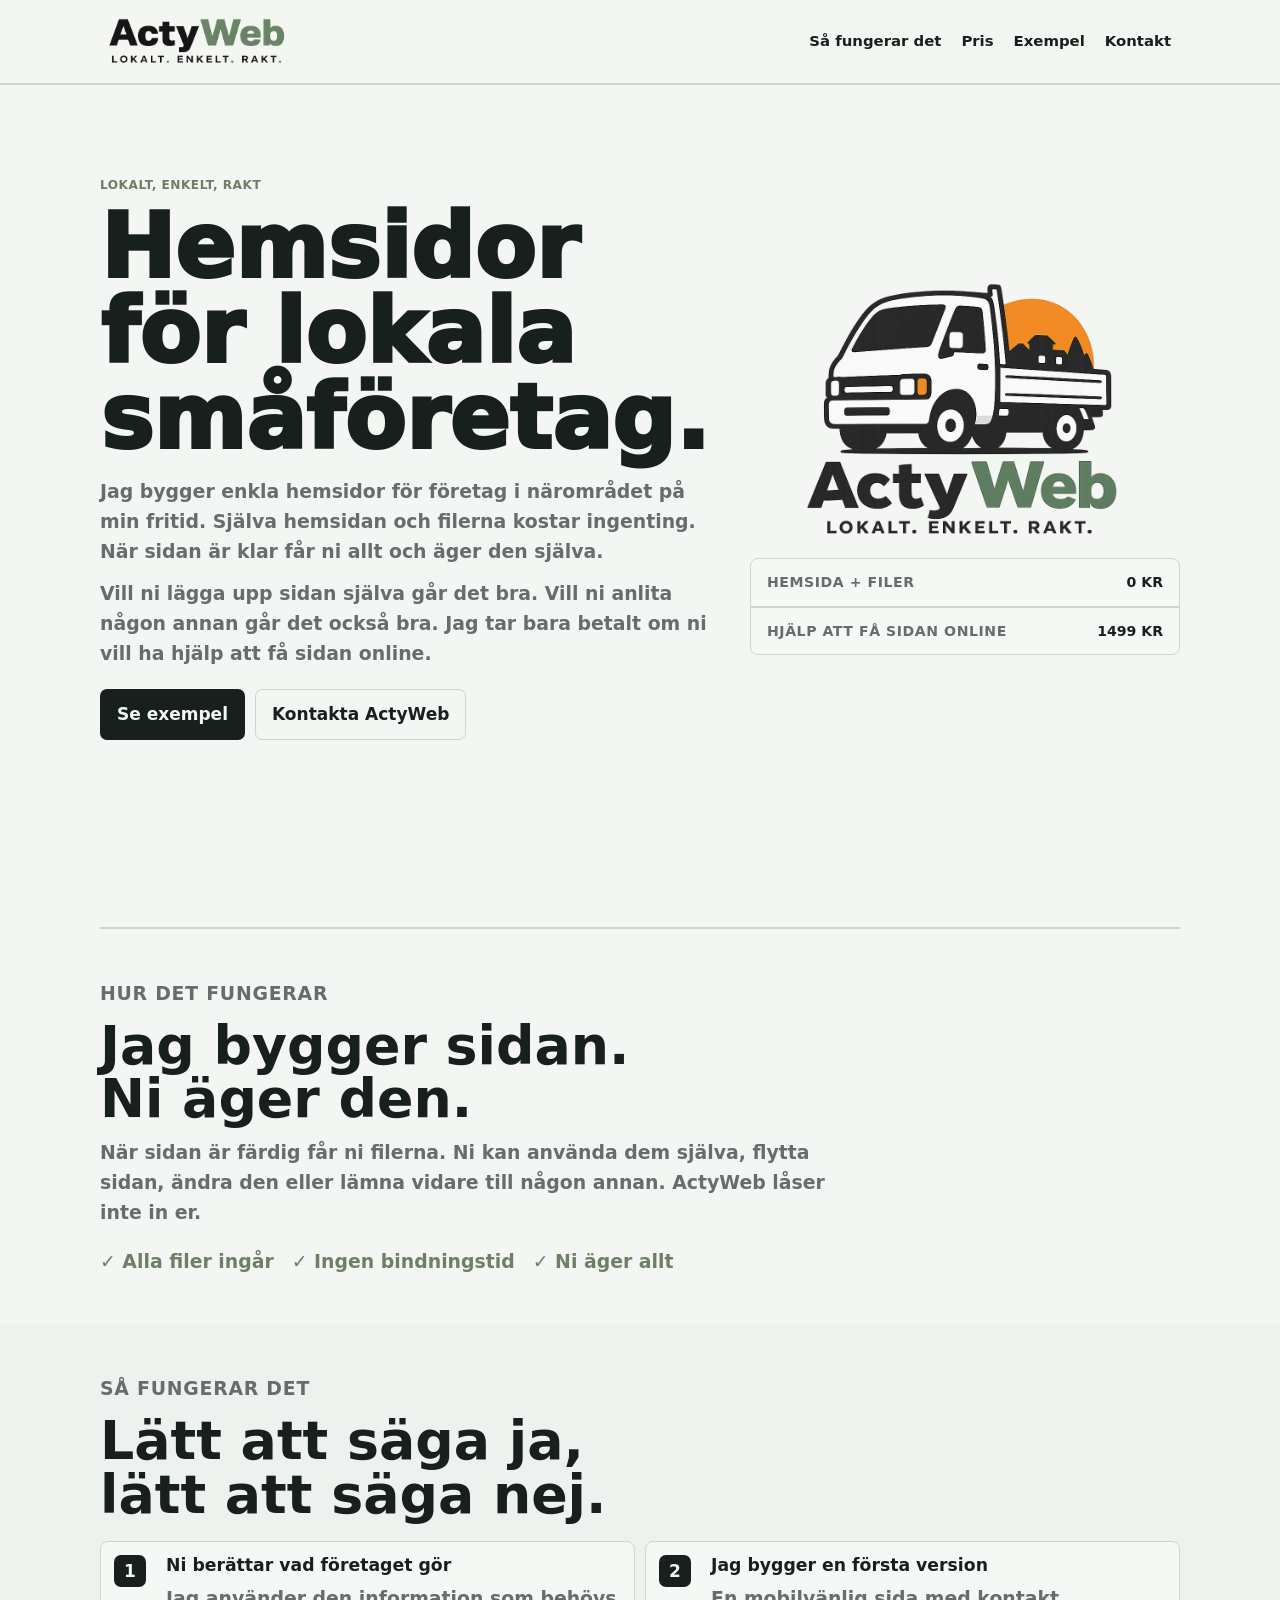
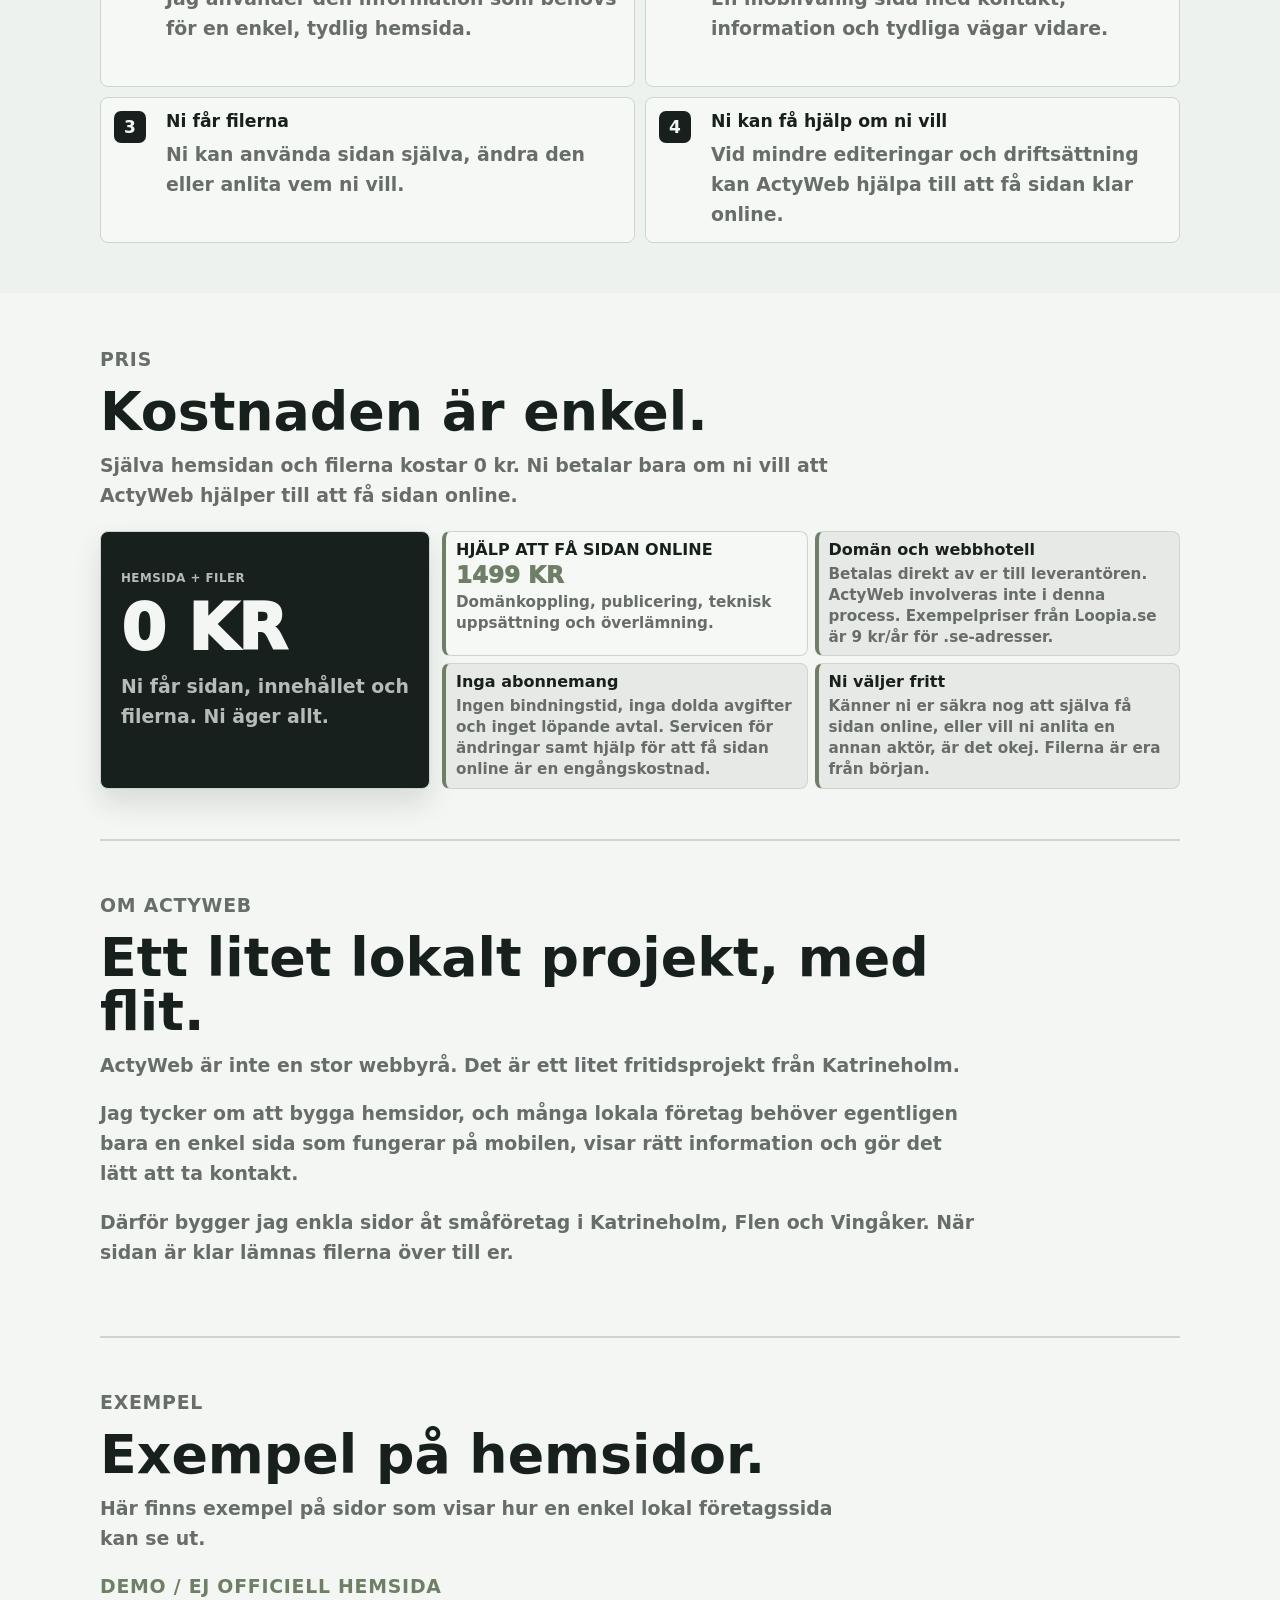
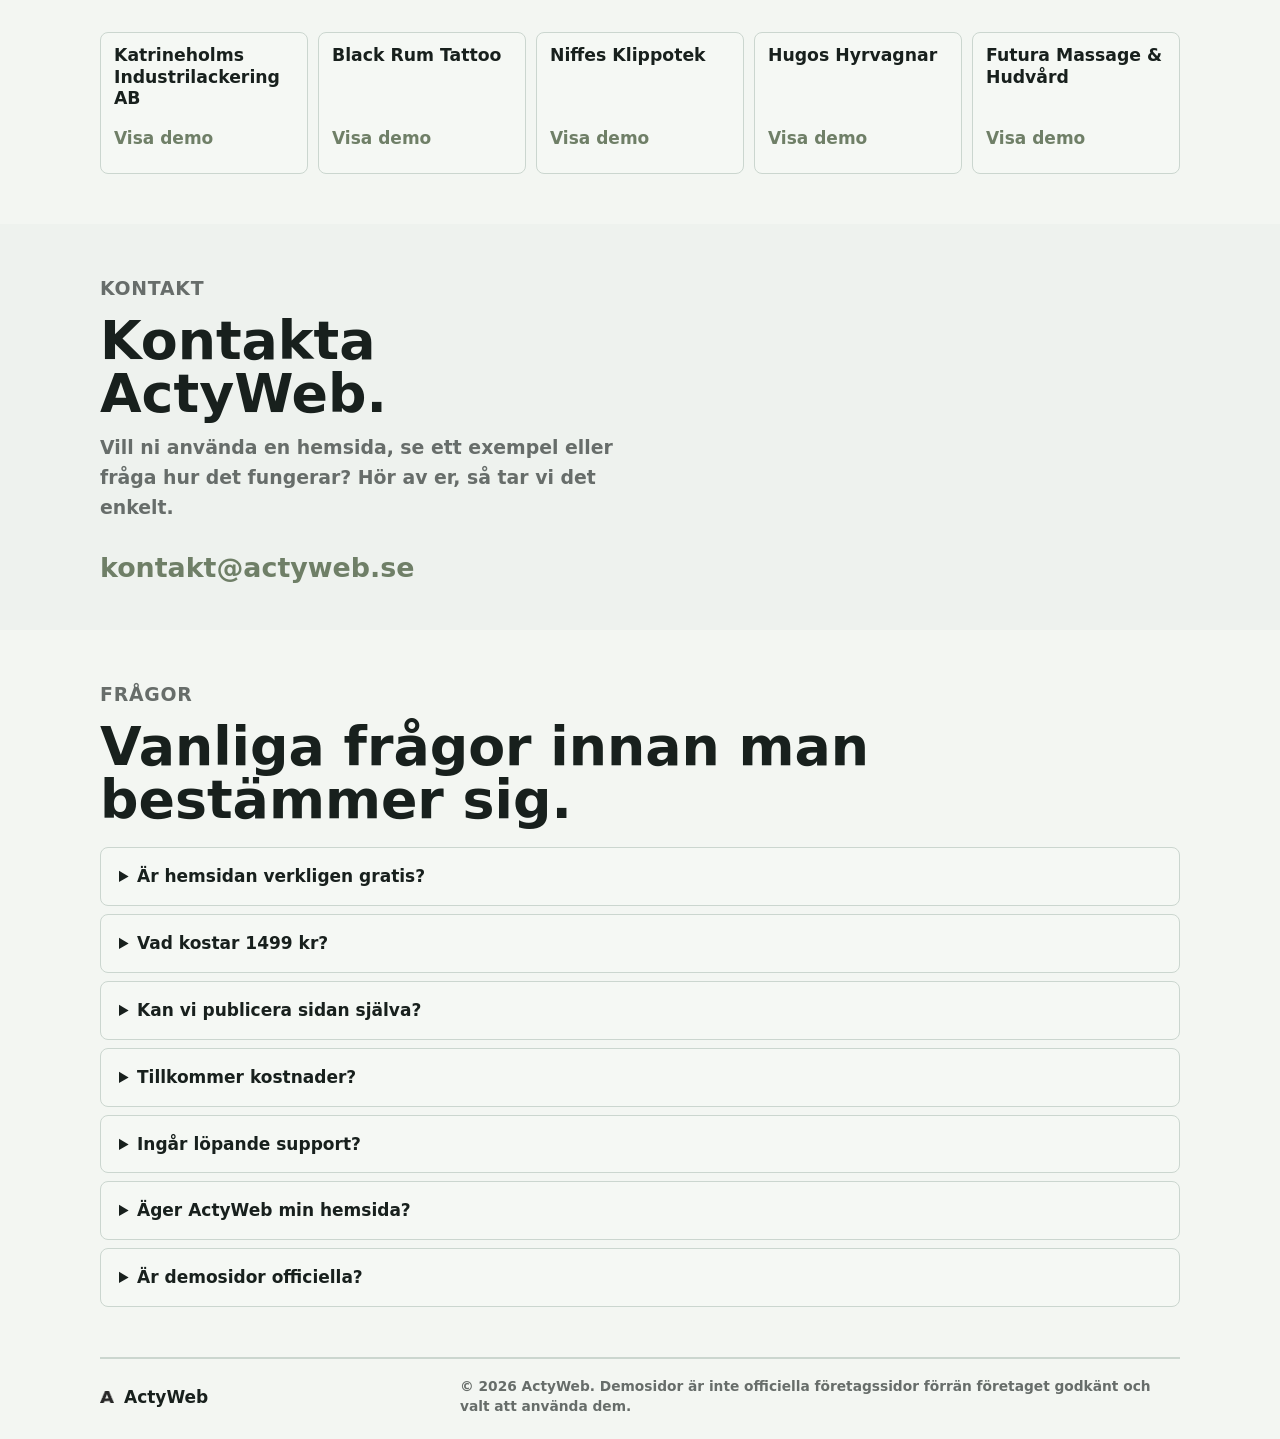
==== index.html @ 5dd01028 "v1.5" ====
<!DOCTYPE html>
<html lang="sv">
  <head>
    <meta charset="UTF-8" />
    <meta name="viewport" content="width=device-width, initial-scale=1.0" />
    <meta
      name="description"
      content="ActyWeb bygger enkla hemsidor åt lokala småföretag som ett hobbyprojekt. Hemsidan och filerna kostar 0 kr, och kunden äger allt."
    />
    <title>ActyWeb | Små hemsidor för små företag</title>
    <link rel="icon" href="assets/images/actyweb-logo-dark.png" type="image/png" />
    <link rel="stylesheet" href="style.css" />
  </head>
  <body>
    <header class="site-header">
      <a class="brand" href="#top" aria-label="ActyWeb startsida">
        <img src="assets/images/actyweb-wordmark-green-transparent.png" alt="ActyWeb" />
      </a>
      <button class="nav-toggle" type="button" aria-label="Öppna meny" aria-expanded="false">
        <span></span>
        <span></span>
      </button>
      <nav class="site-nav" aria-label="Huvudmeny">
        <a href="#sa-fungerar-det">Så fungerar det</a>
        <a href="#erbjudande">Pris</a>
        <a href="#exempel">Exempel</a>
        <a href="#kontakt">Kontakt</a>
      </nav>
    </header>

    <main id="top">
      <!-- Hero -->
      <section class="hero section-band">
        <div class="hero-copy">
          <p class="eyebrow">Lokalt, enkelt, rakt</p>
          <h1>Hemsidor för lokala småföretag.</h1>
          <p class="lead">
            Jag bygger enkla hemsidor för företag i närområdet på min fritid.
            Själva hemsidan och filerna kostar ingenting. När sidan är klar får ni
            allt och äger den själva.
          </p>
          <p class="lead">
            Vill ni lägga upp sidan själva går det bra. Vill ni anlita någon annan går
            det också bra. Jag tar bara betalt om ni vill ha hjälp att få sidan online.
          </p>
          <div class="hero-actions">
            <a class="button primary" href="#exempel">Se exempel</a>
            <a class="button secondary" href="#kontakt">Kontakta ActyWeb</a>
          </div>
        </div>
        <aside class="hero-side" aria-label="Kort om erbjudandet">
          <img class="hero-badge" src="assets/images/actyweb-truck-logo-dark-source.png" alt="" />
          <div class="hero-proof">
            <div>
              <span>HEMSIDA + FILER</span>
              <strong>0 KR</strong>
            </div>
            <div>
              <span>HJÄLP ATT FÅ SIDAN ONLINE</span>
              <strong>1499 KR</strong>
            </div>
          </div>
        </aside>
      </section>

      <!-- What ActyWeb does -->
      <section class="section intro-section" id="vad-actyweb-gor">
        <div class="section-heading">
          <p class="eyebrow">Hur det fungerar</p>
          <h2>Jag bygger sidan.<br />Ni äger den.</h2>
          <p>
            När sidan är färdig får ni filerna. Ni kan använda dem själva, flytta sidan,
            ändra den eller lämna vidare till någon annan. ActyWeb låser inte in er.
          </p>
        </div>
        <div class="ownership-list">
          <span>✓ Alla filer ingår</span>
          <span>✓ Ingen bindningstid</span>
          <span>✓ Ni äger allt</span>
        </div>
      </section>

      <!-- Process -->
      <section class="section process-section" id="sa-fungerar-det">
        <div class="section-heading narrow">
          <p class="eyebrow">Så fungerar det</p>
          <h2>Lätt att säga ja,<br />lätt att säga nej.</h2>
        </div>
        <ol class="steps">
          <li>
            <span>1</span>
            <div>
              <h3>Ni berättar vad företaget gör</h3>
              <p>Jag använder den information som behövs för en enkel, tydlig hemsida.</p>
            </div>
          </li>
          <li>
            <span>2</span>
            <div>
              <h3>Jag bygger en första version</h3>
              <p>En mobilvänlig sida med kontakt, information och tydliga vägar vidare.</p>
            </div>
          </li>
          <li>
            <span>3</span>
            <div>
              <h3>Ni får filerna</h3>
              <p>Ni kan använda sidan själva, ändra den eller anlita vem ni vill.</p>
            </div>
          </li>
          <li>
            <span>4</span>
            <div>
              <h3>Ni kan få hjälp om ni vill</h3>
              <p>Vid mindre editeringar och driftsättning kan ActyWeb hjälpa till att få sidan klar online.</p>
            </div>
          </li>
        </ol>
      </section>

      <!-- Offer -->
      <section class="section offer-section" id="erbjudande">
        <div class="section-heading">
          <p class="eyebrow">Pris</p>
          <h2>Kostnaden är enkel.</h2>
          <p>
            Själva hemsidan och filerna kostar 0 kr. Ni betalar bara om ni vill att
            ActyWeb hjälper till att få sidan online.
          </p>
        </div>
        <div class="offer-layout">
          <div class="price-box free-box">
            <span class="price-label">HEMSIDA + FILER</span>
            <strong>0 KR</strong>
            <p>
              Ni får sidan, innehållet och filerna. Ni äger allt.
            </p>
          </div>
          <div class="offer-list">
            <div class="setup-price">
              <h3>HJÄLP ATT FÅ SIDAN ONLINE</h3>
              <strong>1499 KR</strong>
              <p>Domänkoppling, publicering, teknisk uppsättning och överlämning.</p>
            </div>
            <div>
              <h3>Domän och webbhotell</h3>
              <p>Betalas direkt av er till leverantören. ActyWeb involveras inte i denna process. Exempelpriser från Loopia.se är 9 kr/år för .se-adresser.</p>
            </div>
            <div>
              <h3>Inga abonnemang</h3>
              <p>Ingen bindningstid, inga dolda avgifter och inget löpande avtal. Servicen för ändringar samt hjälp för att få sidan online är en engångskostnad.</p>
            </div>
            <div>
              <h3>Ni väljer fritt</h3>
              <p>Känner ni er säkra nog att själva få sidan online, eller vill ni anlita en annan aktör, är det okej. Filerna är era från början.</p>
            </div>
          </div>
        </div>
      </section>

      <!-- Local -->
      <section class="section local-section" id="lokalt">
        <div class="local-copy">
          <p class="eyebrow">Om ActyWeb</p>
          <h2>Ett litet lokalt projekt, med flit.</h2>
          <p>
            ActyWeb är inte en stor webbyrå. Det är ett litet fritidsprojekt från
            Katrineholm.
          </p>
          <p>
            Jag tycker om att bygga hemsidor, och många lokala företag behöver egentligen
            bara en enkel sida som fungerar på mobilen, visar rätt information och gör
            det lätt att ta kontakt.
          </p>
          <p>
            Därför bygger jag enkla sidor åt småföretag i Katrineholm, Flen och Vingåker.
            När sidan är klar lämnas filerna över till er.
          </p>
        </div>
      </section>

      <!-- Demos -->
      <section class="section demo-section" id="exempel">
        <div class="section-heading">
          <p class="eyebrow">Exempel</p>
          <h2>Exempel på hemsidor.</h2>
          <p>
            Här finns exempel på sidor som visar hur en enkel lokal företagssida kan se ut.
          </p>
          <p class="demo-label">Demo / Ej officiell hemsida</p>
        </div>
        <div class="demo-grid">
          <article class="demo-card">
            <h3>Katrineholms Industrilackering AB</h3>
            <a class="text-button" href="demos/kilab/">Visa demo</a>
          </article>
          <article class="demo-card">
            <h3>Black Rum Tattoo</h3>
            <a class="text-button" href="demos/blackrum/">Visa demo</a>
          </article>
          <article class="demo-card">
            <h3>Niffes Klippotek</h3>
            <a class="text-button" href="demos/niffes/">Visa demo</a>
          </article>
          <article class="demo-card">
            <h3>Hugos Hyrvagnar</h3>
            <a class="text-button" href="demos/hugos/">Visa demo</a>
          </article>
          <article class="demo-card">
            <h3>Futura Massage &amp; Hudvård</h3>
            <a class="text-button" href="demos/futura/">Visa demo</a>
          </article>
        </div>
      </section>

      <!-- Contact -->
      <section class="section contact-section" id="kontakt">
        <div class="contact-card">
          <div>
            <p class="eyebrow">Kontakt</p>
            <h2>Kontakta ActyWeb.</h2>
            <p>
              Vill ni använda en hemsida, se ett exempel eller fråga hur det fungerar?
              Hör av er, så tar vi det enkelt.
            </p>
            <address>
              <a href="mailto:kontakt@actyweb.se">kontakt@actyweb.se</a>
            </address>
          </div>
        </div>
      </section>

      <!-- FAQ -->
      <section class="section faq-section" id="fragor">
        <div class="section-heading narrow">
          <p class="eyebrow">Frågor</p>
          <h2>Vanliga frågor innan man bestämmer sig.</h2>
        </div>
        <div class="faq-list">
          <details>
            <summary>Är hemsidan verkligen gratis?</summary>
            <p>Ja. Själva hemsidan och filerna kostar ingenting. När sidan är klar får ni filerna och kan använda dem själva.</p>
          </details>
          <details>
            <summary>Vad kostar 1499 kr?</summary>
            <p>1499 kr gäller bara om ni vill ha hjälp att få sidan online. Då hjälper ActyWeb till med domänkoppling, publicering, teknisk uppsättning och överlämning.</p>
          </details>
          <details>
            <summary>Kan vi publicera sidan själva?</summary>
            <p>Ja. Ni får filerna och kan lägga upp sidan själva, anlita någon annan eller be ActyWeb hjälpa till.</p>
          </details>
          <details>
            <summary>Tillkommer kostnader?</summary>
            <p>Domän och webbhotell betalas direkt av er till leverantören. ActyWeb lägger inte på något abonnemang eller dolda avgifter.</p>
          </details>
          <details>
            <summary>Ingår löpande support?</summary>
            <p>Nej, inte som abonnemang. ActyWeb är tänkt som enkel hjälp att få fram en fungerande sida och lämna över den.</p>
          </details>
          <details>
            <summary>Äger ActyWeb min hemsida?</summary>
            <p>Nej. Ni får filerna och äger sidan själva.</p>
          </details>
          <details>
            <summary>Är demosidor officiella?</summary>
            <p>Nej. Demosidor är exempel och är inte officiella företagssidor om inte företaget själv har godkänt och valt att använda dem.</p>
          </details>
        </div>
      </section>
    </main>

    <footer class="site-footer">
      <div>
        <img src="assets/images/actyweb-logo-dark.png" alt="" />
        <strong>ActyWeb</strong>
      </div>
      <p>
        © <span id="year"></span> ActyWeb. Demosidor är inte officiella företagssidor
        förrän företaget godkänt och valt att använda dem.
      </p>
    </footer>

    <script src="script.js"></script>
  </body>
</html>
---- style.css ----
:root {
  --bg: #f3f6f2;
  --ink: #18201d;
  --line: #cbd6cf;
  --accent: #6f7f67;
  --paper: color-mix(in srgb, var(--bg) 82%, white);
  --paper-strong: color-mix(in srgb, var(--bg) 94%, var(--ink));
  --muted: color-mix(in srgb, var(--ink) 64%, var(--bg));
  --shadow: 0 14px 28px color-mix(in srgb, var(--ink) 12%, transparent);
  --rule: 2px solid var(--line);
  --radius: 8px;
  --max: 1080px;
}

* {
  box-sizing: border-box;
}

html {
  scroll-behavior: smooth;
  scroll-padding-top: 25px;
}

body {
  margin: 0;
  background: var(--bg);
  color: var(--ink);
  font-family: Inter, ui-sans-serif, system-ui, -apple-system, BlinkMacSystemFont, "Segoe UI", Arial, sans-serif;
  line-height: 1.58;
  font-size: 17px;
}

img {
  display: block;
  max-width: 100%;
}

a {
  color: inherit;
}

.site-header {
  position: sticky;
  top: 0;
  z-index: 10;
  display: flex;
  align-items: center;
  justify-content: space-between;
  gap: 18px;
  width: 100%;
  margin: 0;
  padding: 11px max(18px, calc((100% - var(--max)) / 2));
  border-bottom: var(--rule);
  background: color-mix(in srgb, var(--bg) 92%, transparent);
  backdrop-filter: blur(16px);
}

.brand,
.site-nav,
.hero-actions,
.site-footer div {
  display: flex;
  align-items: center;
}

.brand {
  width: 190px;
  text-decoration: none;
}

.brand img {
  width: 100%;
  height: auto;
  object-fit: contain;
}

.site-nav {
  gap: 2px;
}

.site-nav a {
  padding: 6px 9px;
  border-radius: 6px;
  color: var(--ink);
  font-size: 0.93rem;
  font-weight: 650;
  text-decoration: none;
}

.site-nav a:hover {
  background: color-mix(in srgb, var(--accent) 14%, transparent);
  color: var(--ink);
}

.nav-toggle {
  display: none;
  width: 38px;
  height: 36px;
  padding: 0;
  border: 1px solid var(--line);
  border-radius: 7px;
  background: transparent;
}

.nav-toggle span {
  display: block;
  width: 18px;
  height: 2px;
  margin: 5px auto;
  background: var(--ink);
}

.section,
.section-band {
  width: min(var(--max), calc(100% - 28px));
  margin: 0 auto;
  scroll-margin-top: 25px;
}

.hero {
  display: grid;
  grid-template-columns: minmax(0, 1fr) 430px;
  gap: 36px;
  align-items: center;
  min-height: calc(100vh - 58px);
  padding: 18px 0 66px;
}

.hero-copy {
  max-width: 720px;
  transform: translateY(-24px);
}

.eyebrow {
  margin: 0 0 10px;
  color: var(--accent);
  font-size: 0.76rem;
  font-weight: 900;
  letter-spacing: 0.04em;
  text-transform: uppercase;
}

h1,
h2,
h3,
p {
  margin-top: 0;
}

h1,
h2 {
  letter-spacing: 0;
}

h1 {
  max-width: 820px;
  margin-bottom: 16px;
  font-size: clamp(3rem, 7vw, 5.55rem);
  font-weight: 920;
  line-height: 0.96;
}

h2 {
  margin-bottom: 12px;
  font-size: clamp(2rem, 4.2vw, 3.45rem);
  font-weight: 900;
  line-height: 1;
}

h3 {
  margin-bottom: 7px;
  font-size: 1.08rem;
  font-weight: 850;
  line-height: 1.25;
}

.lead {
  max-width: 660px;
  color: var(--muted);
  font-size: clamp(1.05rem, 1.5vw, 1.18rem);
  font-weight: 620;
  line-height: 1.58;
}

.lead + .lead {
  margin-top: -6px;
}

.hero-actions {
  flex-wrap: wrap;
  gap: 10px;
  margin-top: 20px;
}

.button,
.text-button {
  min-height: 44px;
  border-radius: 7px;
  font-weight: 850;
  text-decoration: none;
}

.button {
  display: inline-flex;
  align-items: center;
  justify-content: center;
  padding: 11px 16px;
  border: 1px solid transparent;
}

.button.primary {
  background: var(--ink);
  color: var(--bg);
}

.button.primary:hover {
  background: var(--accent);
}

.button.secondary {
  border-color: var(--line);
  background: transparent;
}

.button.secondary:hover {
  border-color: var(--accent);
  color: var(--ink);
}

.hero-side {
  align-self: center;
  display: grid;
  justify-items: center;
  gap: 0;
  transform: translateY(-24px);
}

.hero-badge {
  width: min(92%, 340px);
  height: auto;
  border-radius: var(--radius);
  object-fit: contain;
}

.hero-proof {
  width: 100%;
  overflow: hidden;
  border: 1px solid var(--line);
  border-radius: var(--radius);
  background: var(--paper);
}

.hero-proof div {
  display: flex;
  align-items: center;
  justify-content: space-between;
  gap: 18px;
  padding: 15px 16px;
  border-bottom: var(--rule);
}

.hero-proof div:last-child {
  border-bottom: 0;
}

.hero-proof span,
.hero-proof strong {
  font-size: 0.88rem;
  font-weight: 900;
  line-height: 1.2;
}

.hero-proof strong {
  white-space: nowrap;
}

.hero-proof span {
  color: var(--muted);
  letter-spacing: 0.04em;
}

.section {
  padding: 50px 0;
}

.section-heading {
  max-width: 760px;
  margin-bottom: 20px;
}

.section-heading.narrow {
  max-width: var(--max);
}

.section-heading p,
.feature-card p,
.demo-card p,
.price-box p,
.offer-list p,
.local-copy p,
.contact-card p,
.faq-list p,
.site-footer p {
  color: var(--muted);
  font-size: clamp(1.05rem, 1.5vw, 1.18rem);
  font-weight: 620;
  line-height: 1.58;
}

.intro-section {
  border-top: var(--rule);
}

.feature-grid {
  display: grid;
  grid-template-columns: repeat(3, minmax(0, 1fr));
  gap: 12px;
}

.ownership-list {
  display: flex;
  flex-wrap: wrap;
  gap: 18px;
}

.ownership-list span {
  display: inline-block;
  padding: 0;
  border: 0;
  border-radius: 0;
  background: transparent;
  color: var(--accent);
  font-size: clamp(1.05rem, 1.5vw, 1.18rem);
  font-weight: 800;
  line-height: 1.4;
}

.feature-card,
.demo-card,
.price-box,
.contact-card,
.local-note,
.faq-list details {
  border: 1px solid var(--line);
  border-radius: var(--radius);
  background: var(--paper);
}

.feature-card,
.demo-card {
  padding: 15px 16px;
}

.demo-card {
  padding: 12px 13px;
}

.feature-card {
  border-top: 3px solid var(--accent);
}

.card-number,
.demo-label,
.price-label {
  display: inline-block;
  margin-bottom: 10px;
  color: var(--accent);
  font-size: 0.74rem;
  font-weight: 900;
  letter-spacing: 0.04em;
  text-transform: uppercase;
}

.section-heading .demo-label {
  color: var(--accent);
}

.process-section,
.contact-section {
  width: 100%;
  max-width: none;
  padding-right: 0;
  padding-left: 0;
  background: color-mix(in srgb, var(--bg) 88%, var(--line));
}

.process-section > *,
.contact-section > * {
  width: min(var(--max), calc(100% - 28px));
  margin-right: auto;
  margin-left: auto;
}

.process-section .section-heading {
  max-width: none;
}

.process-section .section-heading h2 {
  max-width: 860px;
}

.faq-section .section-heading h2 {
  max-width: 920px;
}

.faq-section {
  background: var(--bg);
}

.steps {
  display: grid;
  grid-template-columns: repeat(2, minmax(0, 1fr));
  grid-auto-rows: 1fr;
  gap: 10px;
  max-width: var(--max);
  padding: 0;
  margin: 0 auto;
  list-style: none;
}

.steps li {
  display: grid;
  grid-template-columns: 38px 1fr;
  gap: 14px;
  align-items: start;
  min-height: 126px;
  padding: 13px;
  border: 1px solid var(--line);
  border-radius: var(--radius);
  background: var(--paper);
}

.steps h3 {
  font-weight: 700;
}

.steps span {
  display: grid;
  place-items: center;
  width: 32px;
  height: 32px;
  border-radius: 7px;
  background: var(--ink);
  color: var(--bg);
  font-weight: 900;
}

.steps p {
  margin-bottom: 0;
  color: var(--muted);
  font-size: clamp(1.05rem, 1.5vw, 1.18rem);
  font-weight: 620;
  line-height: 1.58;
}

.offer-section {
  padding-top: 52px;
}

.offer-layout,
.contact-card {
  display: grid;
  grid-template-columns: 330px minmax(0, 1fr);
  gap: 12px;
  align-items: stretch;
}

.contact-card {
  grid-template-columns: minmax(0, 1fr) minmax(320px, 0.9fr);
  align-items: center;
}

.local-section {
  border-top: var(--rule);
  border-bottom: var(--rule);
}

.price-box {
  display: flex;
  min-height: 220px;
  flex-direction: column;
  justify-content: center;
  padding: 18px 20px;
  background: var(--ink);
  color: var(--bg);
  box-shadow: var(--shadow);
}

.free-box {
  background: var(--ink);
  color: var(--bg);
}

.free-box p,
.free-box .price-label {
  color: color-mix(in srgb, var(--bg) 78%, transparent);
}

.free-box strong {
  color: var(--bg);
}

.price-box p,
.price-box .price-label {
  color: color-mix(in srgb, var(--bg) 72%, transparent);
}

.price-box strong {
  display: block;
  margin-bottom: 14px;
  color: var(--bg);
  font-size: clamp(3rem, 5vw, 4.45rem);
  font-weight: 930;
  line-height: 0.95;
  white-space: nowrap;
}

.offer-list {
  display: grid;
  grid-template-columns: repeat(2, minmax(0, 1fr));
  grid-template-rows: repeat(2, minmax(0, 1fr));
  align-items: stretch;
  gap: 7px;
}

.offer-list div {
  display: flex;
  flex-direction: column;
  justify-content: flex-start;
  padding: 8px 10px;
  border: 1px solid var(--line);
  border-left: 4px solid var(--accent);
  border-radius: var(--radius);
  background: var(--paper-strong);
}

.offer-list h3 {
  margin-bottom: 4px;
  font-size: 1rem;
  font-weight: 700;
}

.offer-list p {
  margin-bottom: 0;
  font-size: 0.95rem;
  line-height: 1.38;
}

.offer-list .setup-price {
  background: var(--paper);
}

.setup-price strong {
  display: block;
  margin: 0 0 5px;
  color: var(--accent);
  font-size: clamp(1.2rem, 1.8vw, 1.5rem);
  font-weight: 930;
  line-height: 1;
  white-space: nowrap;
}

.local-copy {
  max-width: 880px;
}

.local-note {
  align-self: center;
  display: flex;
  gap: 14px;
  align-items: center;
  padding: 16px;
  border-left: 4px solid var(--accent);
  background: var(--paper-strong);
  color: var(--ink);
}

.local-note img {
  width: 58px;
  height: 58px;
  border-radius: 7px;
  object-fit: cover;
}

.local-note-mark {
  display: block;
  margin-bottom: 8px;
  color: var(--accent);
  font-size: 0.76rem;
  font-weight: 900;
  letter-spacing: 0.04em;
  text-transform: uppercase;
}

.local-note p {
  margin-bottom: 0;
  color: var(--ink);
  font-size: 1.1rem;
  font-weight: 900;
}

.demo-grid {
  display: grid;
  grid-template-columns: repeat(5, minmax(0, 1fr));
  gap: 10px;
}

.demo-card {
  display: flex;
  min-height: 104px;
  flex-direction: column;
  background: var(--paper);
}

.demo-card h3 {
  flex: 1;
  font-weight: 700;
}

.text-button {
  display: inline-flex;
  align-items: center;
  align-self: flex-start;
  color: var(--accent);
}

.text-button:hover {
  color: var(--accent);
}

.faq-list {
  display: grid;
  gap: 8px;
  max-width: var(--max);
}

.faq-list details {
  overflow: hidden;
  background: var(--paper);
}

.faq-list summary {
  cursor: pointer;
  padding: 15px 18px;
  font-weight: 850;
}

.faq-list p {
  margin: 0;
  padding: 0 18px 18px;
}

.contact-section {
  padding-bottom: 44px;
}

.contact-card {
  padding: 0;
  border: 0;
  background: transparent;
  box-shadow: none;
}

address {
  display: grid;
  gap: 8px;
  align-content: center;
  justify-items: start;
  justify-self: start;
  padding-top: 8px;
  font-style: normal;
}

address a,
address span {
  display: block;
  padding: 0;
  border: 0;
  border-radius: 0;
  background: transparent;
  color: var(--accent);
  font-size: clamp(1.35rem, 2.1vw, 1.75rem);
  font-weight: 800;
  line-height: 1.35;
  text-decoration: none;
}

address a:hover {
  border-color: var(--accent);
  color: var(--ink);
}

.site-footer {
  display: flex;
  justify-content: space-between;
  gap: 24px;
  width: min(var(--max), calc(100% - 28px));
  margin: 0 auto;
  padding: 18px 0 22px;
  border-top: var(--rule);
}

.site-footer div {
  gap: 10px;
  flex-wrap: wrap;
}

.site-footer img {
  width: 14px;
  height: 14px;
  border-radius: 0;
  object-fit: contain;
}

.site-footer span {
  color: var(--muted);
  font-weight: 620;
}

.site-footer strong {
  font-weight: 700;
}

.site-footer p {
  max-width: 720px;
  margin-bottom: 0;
  font-size: 0.86rem;
  font-weight: 620;
  line-height: 1.45;
}

@media (max-width: 1040px) {
  .demo-grid {
    grid-template-columns: repeat(3, minmax(0, 1fr));
  }
}

@media (max-width: 900px) {
  .hero,
  .offer-layout,
  .contact-card {
    grid-template-columns: 1fr;
  }

  .hero {
    min-height: auto;
    padding-top: 44px;
  }

  .hero-side {
    max-width: 430px;
  }
}

@media (max-width: 720px) {
  .site-header {
    flex-wrap: wrap;
  }

  .nav-toggle {
    display: block;
    margin-left: auto;
  }

  .site-nav {
    display: none;
    width: 100%;
    flex-direction: column;
    align-items: stretch;
    gap: 6px;
    padding: 8px 0 3px;
  }

  .site-nav.is-open {
    display: flex;
  }

  .site-nav a {
    padding: 10px 8px;
    border-bottom: var(--rule);
    border-radius: 0;
  }

  .hero {
    gap: 24px;
    padding-bottom: 42px;
  }

  .hero-badge {
    width: min(86%, 280px);
  }

  .section {
    padding: 48px 0;
  }

  .process-section,
  .faq-section {
    padding-top: 48px;
    padding-bottom: 48px;
  }

  .feature-grid,
  .steps,
  .offer-list,
  .demo-grid {
    grid-template-columns: 1fr;
  }

  .feature-card,
  .demo-card,
  .offer-list div {
    padding: 16px;
  }

  .demo-card {
    min-height: 0;
  }

  .contact-card {
    padding: 0;
  }

  address {
    justify-self: start;
    padding-top: 0;
  }

  .site-footer {
    flex-direction: column;
  }
}
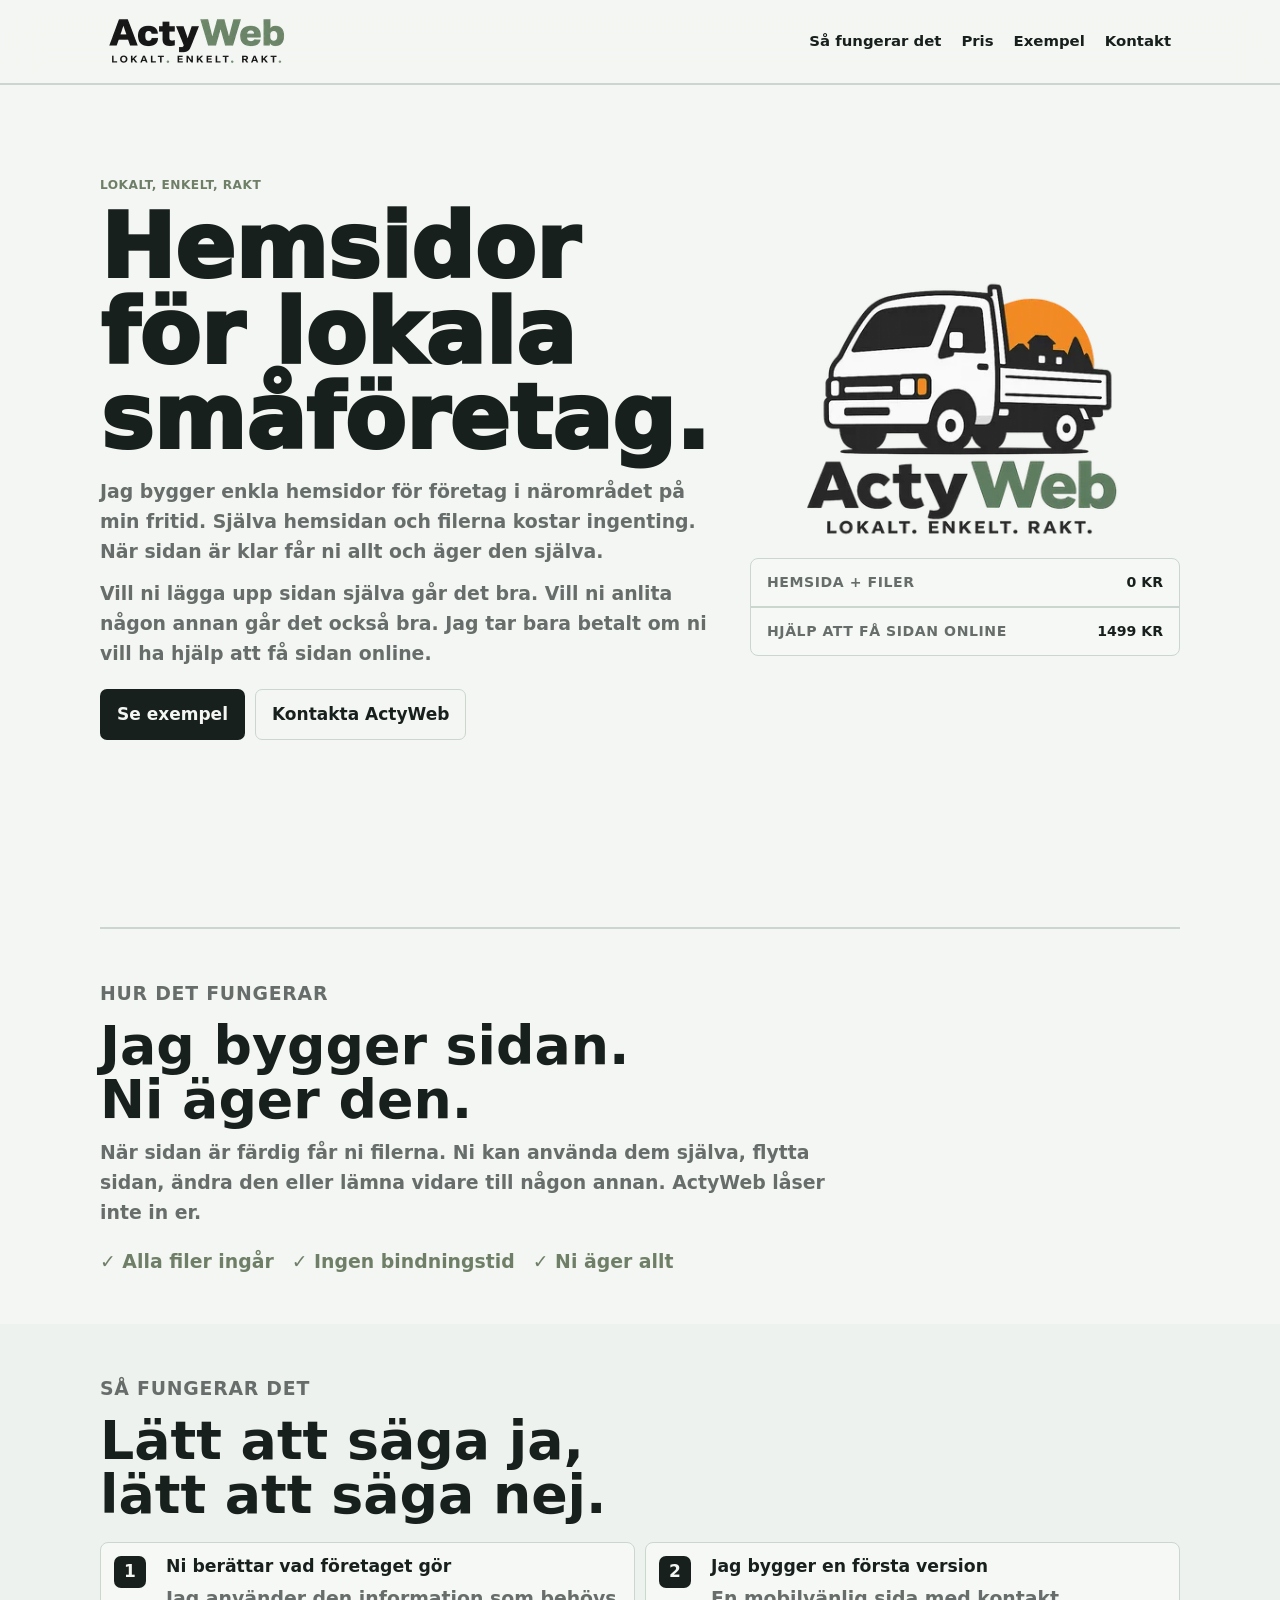
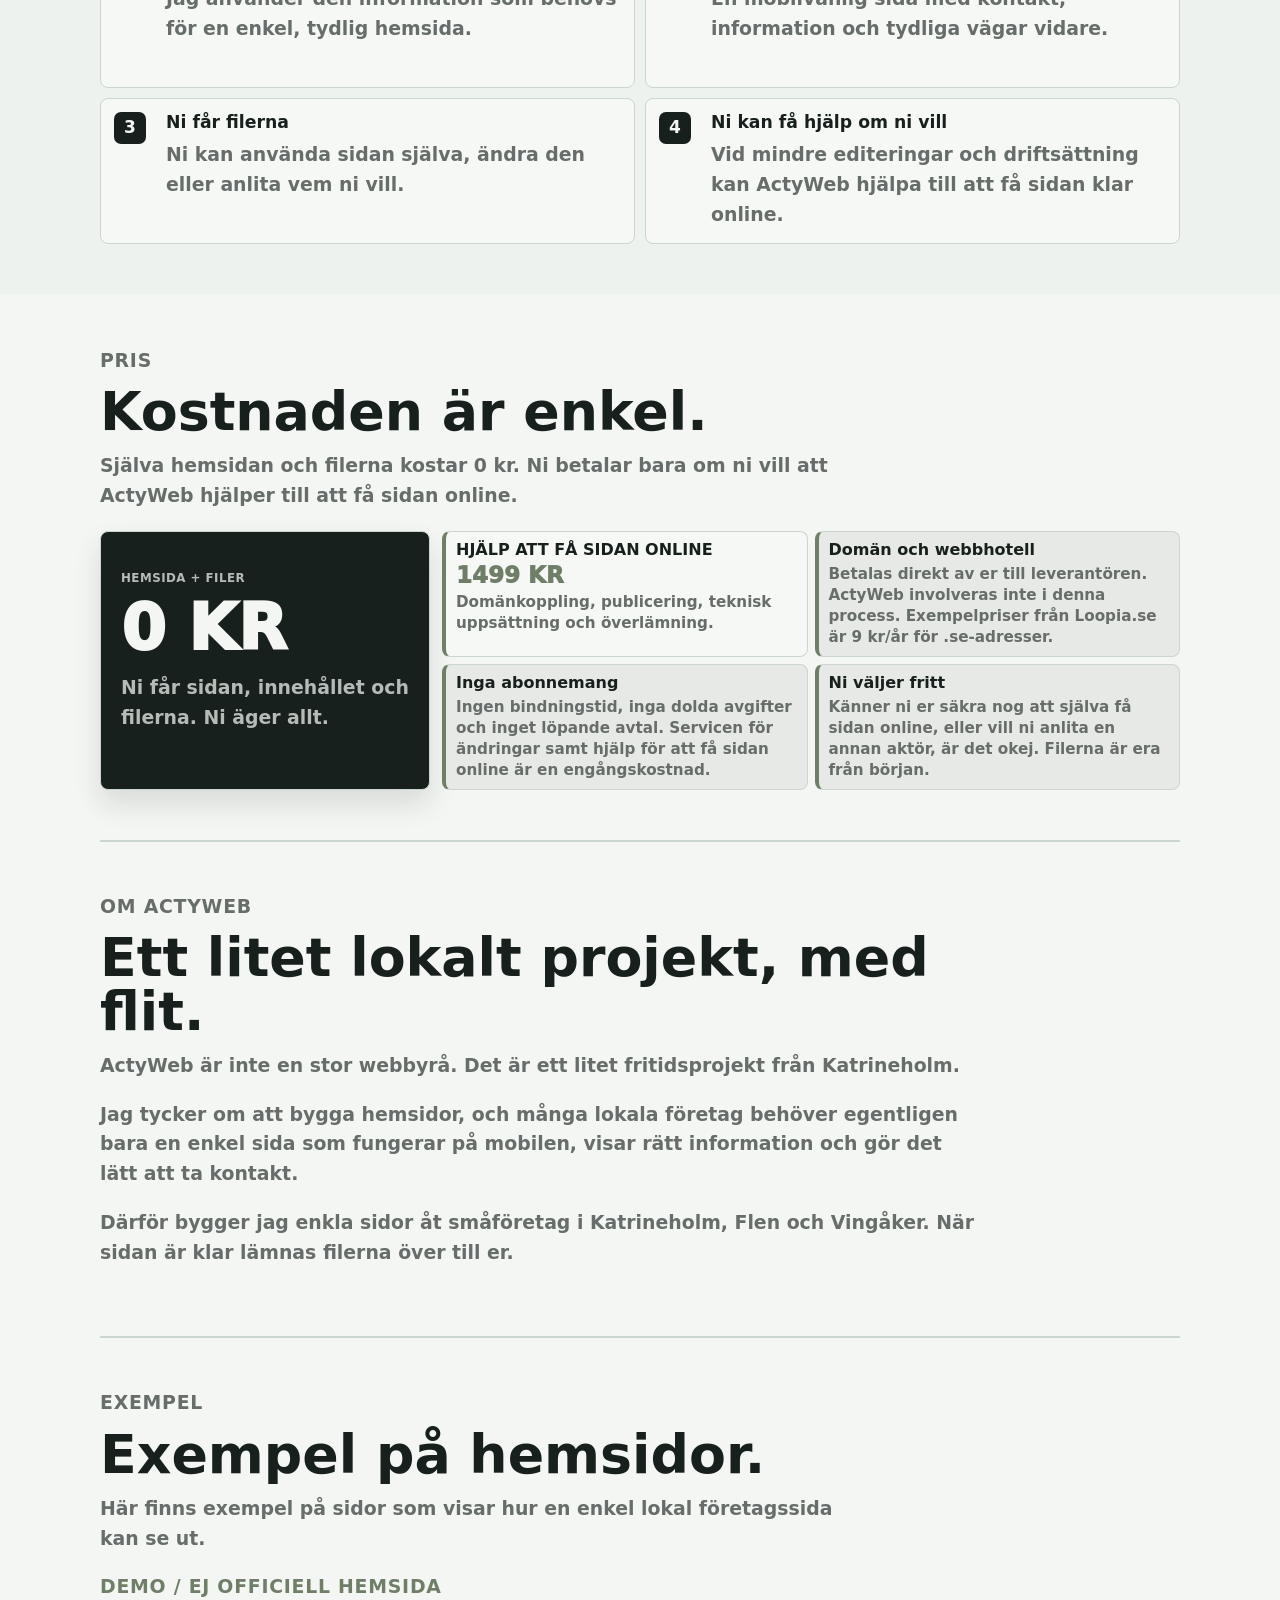
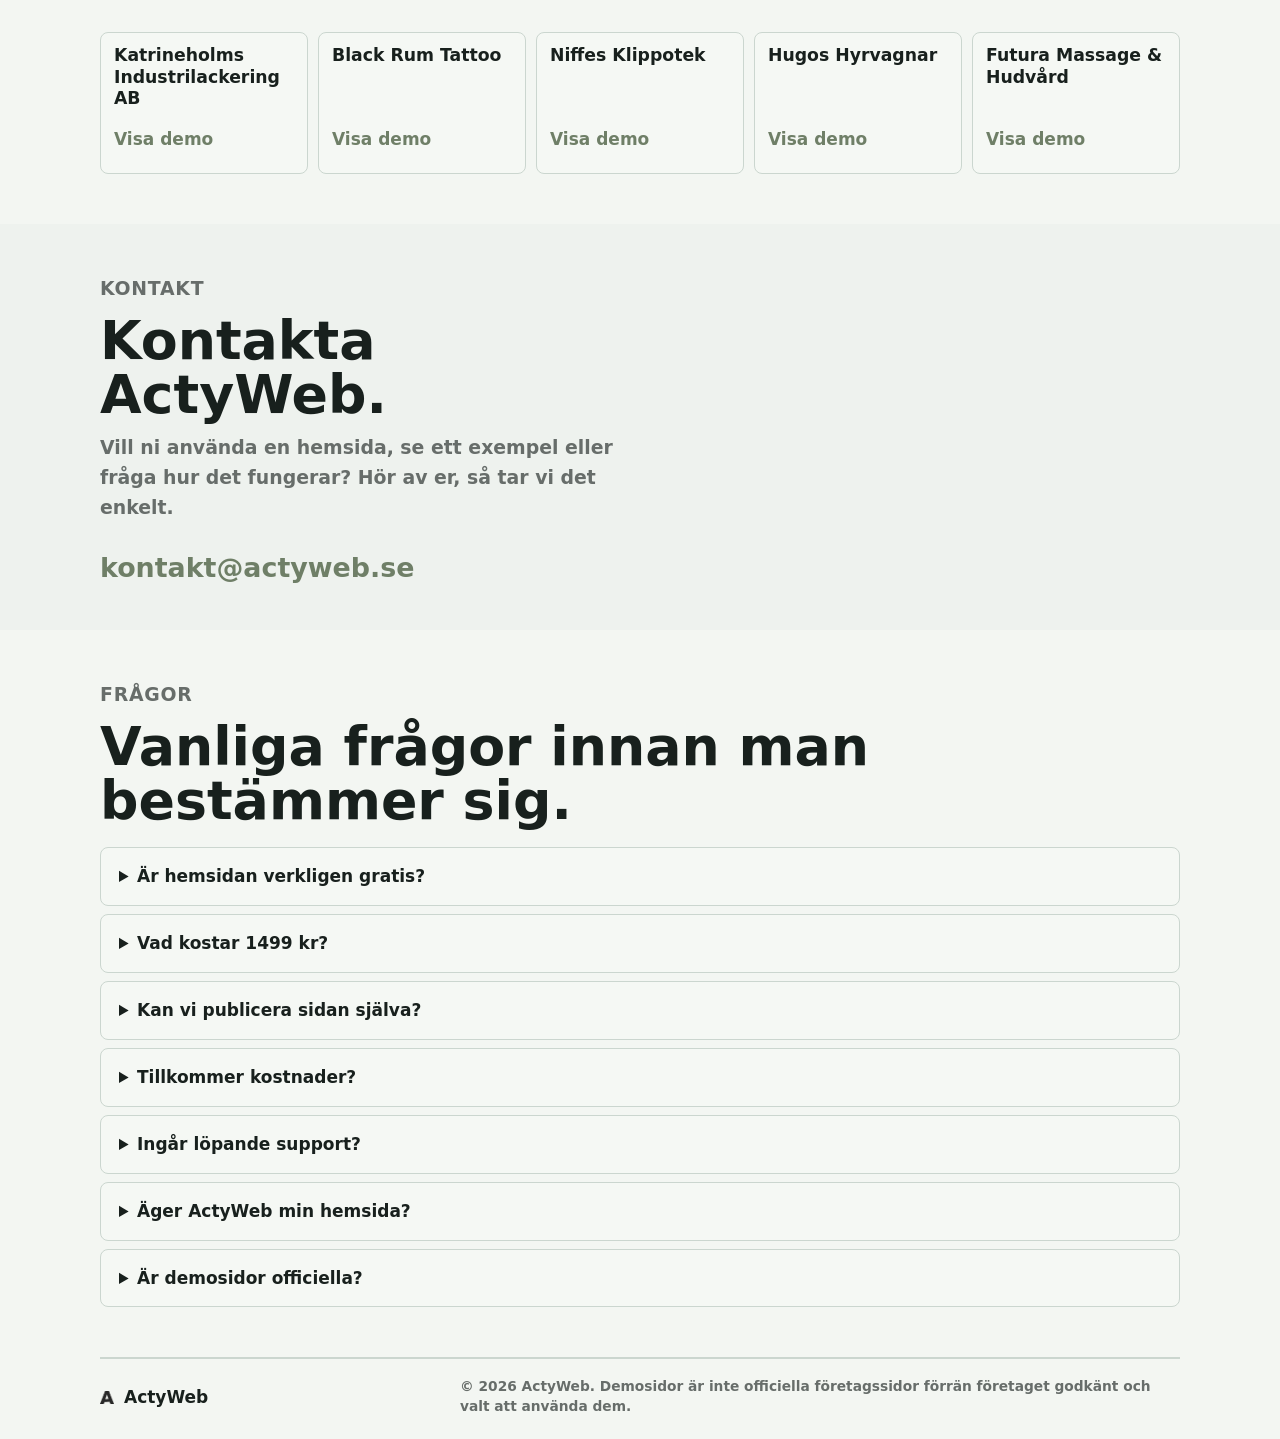
==== commit 927f6708: "v.16" ====
--- a/index.html
+++ b/index.html
@@ -5,16 +5,59 @@
     <meta name="viewport" content="width=device-width, initial-scale=1.0" />
     <meta
       name="description"
-      content="ActyWeb bygger enkla hemsidor åt lokala småföretag som ett hobbyprojekt. Hemsidan och filerna kostar 0 kr, och kunden äger allt."
+      content="ActyWeb bygger enkla hemsidor för lokala småföretag. Du äger hemsidan, filerna och innehållet från dag ett."
     />
-    <title>ActyWeb | Små hemsidor för små företag</title>
+    <meta property="og:title" content="ActyWeb | Hemsidor för lokala småföretag" />
+    <meta
+      property="og:description"
+      content="ActyWeb bygger enkla hemsidor för lokala småföretag. Du äger hemsidan, filerna och innehållet från dag ett."
+    />
+    <meta property="og:type" content="website" />
+    <meta property="og:url" content="https://actyweb.se/" />
+    <meta property="og:image" content="https://actyweb.se/assets/images/actyweb-truck-gmail-logo-dark-source.png" />
+    <meta property="og:image:width" content="1100" />
+    <meta property="og:image:height" content="963" />
+    <meta property="og:image:alt" content="ActyWeb-logga med liten lastbil" />
+    <meta name="twitter:card" content="summary_large_image" />
+    <meta name="twitter:title" content="ActyWeb | Hemsidor för lokala småföretag" />
+    <meta
+      name="twitter:description"
+      content="ActyWeb bygger enkla hemsidor för lokala småföretag. Du äger hemsidan, filerna och innehållet från dag ett."
+    />
+    <meta name="twitter:image" content="https://actyweb.se/assets/images/actyweb-truck-gmail-logo-dark-source.png" />
+    <title>ActyWeb | Hemsidor för lokala småföretag</title>
+    <link rel="canonical" href="https://actyweb.se/" />
     <link rel="icon" href="assets/images/actyweb-logo-dark.png" type="image/png" />
+    <link
+      rel="preload"
+      as="image"
+      href="assets/images/actyweb-truck-logo-dark-360.webp"
+      imagesrcset="assets/images/actyweb-truck-logo-dark-360.webp 360w, assets/images/actyweb-truck-logo-dark-520.webp 520w"
+      imagesizes="(max-width: 720px) 280px, 340px"
+      type="image/webp"
+      fetchpriority="high"
+    />
     <link rel="stylesheet" href="style.css" />
+    <!-- TODO: Add GA4 snippet here after Measurement ID is created -->
+    <script type="application/ld+json">
+      {
+        "@context": "https://schema.org",
+        "@type": "ProfessionalService",
+        "name": "ActyWeb",
+        "url": "https://actyweb.se/",
+        "description": "ActyWeb bygger enkla hemsidor för lokala småföretag. Du äger hemsidan, filerna och innehållet från dag ett.",
+        "email": "kontakt@actyweb.se",
+        "serviceType": "Webbdesign och hemsidor för små företag"
+      }
+    </script>
   </head>
   <body>
     <header class="site-header">
       <a class="brand" href="#top" aria-label="ActyWeb startsida">
-        <img src="assets/images/actyweb-wordmark-green-transparent.png" alt="ActyWeb" />
+        <picture>
+          <source srcset="assets/images/actyweb-wordmark-green-380.webp" type="image/webp" />
+          <img src="assets/images/actyweb-wordmark-green-transparent.png" width="1000" height="320" alt="ActyWeb" decoding="async" />
+        </picture>
       </a>
       <button class="nav-toggle" type="button" aria-label="Öppna meny" aria-expanded="false">
         <span></span>
@@ -49,7 +92,22 @@
           </div>
         </div>
         <aside class="hero-side" aria-label="Kort om erbjudandet">
-          <img class="hero-badge" src="assets/images/actyweb-truck-logo-dark-source.png" alt="" />
+          <picture class="hero-badge">
+            <source
+              srcset="assets/images/actyweb-truck-logo-dark-360.webp 360w, assets/images/actyweb-truck-logo-dark-520.webp 520w"
+              sizes="(max-width: 720px) 280px, 340px"
+              type="image/webp"
+            />
+            <img
+              src="assets/images/actyweb-truck-logo-dark-source.png"
+              width="800"
+              height="700"
+              alt=""
+              loading="eager"
+              fetchpriority="high"
+              decoding="async"
+            />
+          </picture>
           <div class="hero-proof">
             <div>
               <span>HEMSIDA + FILER</span>
@@ -271,15 +329,15 @@
 
     <footer class="site-footer">
       <div>
-        <img src="assets/images/actyweb-logo-dark.png" alt="" />
+        <img src="assets/images/actyweb-logo-dark.png" width="121" height="108" alt="" loading="lazy" decoding="async" />
         <strong>ActyWeb</strong>
       </div>
       <p>
-        © <span id="year"></span> ActyWeb. Demosidor är inte officiella företagssidor
+        © <span id="year">2026</span> ActyWeb. Demosidor är inte officiella företagssidor
         förrän företaget godkänt och valt att använda dem.
       </p>
     </footer>
 
-    <script src="script.js"></script>
+    <script src="script.js" defer></script>
   </body>
 </html>
--- a/style.css
+++ b/style.css
@@ -35,9 +35,16 @@
   max-width: 100%;
 }
 
-a {
-  color: inherit;
-}
+a {
+  color: inherit;
+}
+
+a:focus-visible,
+button:focus-visible,
+summary:focus-visible {
+  outline: 2px solid var(--accent);
+  outline-offset: 3px;
+}
 
 .site-header {
   position: sticky;
@@ -63,16 +70,22 @@
   align-items: center;
 }
 
-.brand {
-  width: 190px;
-  text-decoration: none;
-}
-
-.brand img {
-  width: 100%;
-  height: auto;
-  object-fit: contain;
-}
+.brand {
+  width: 190px;
+  text-decoration: none;
+}
+
+.brand picture {
+  display: block;
+  width: 100%;
+  aspect-ratio: 1000 / 320;
+}
+
+.brand img {
+  width: 100%;
+  height: auto;
+  object-fit: contain;
+}
 
 .site-nav {
   gap: 2px;
@@ -235,12 +248,18 @@
   transform: translateY(-24px);
 }
 
-.hero-badge {
-  width: min(92%, 340px);
-  height: auto;
-  border-radius: var(--radius);
-  object-fit: contain;
-}
+.hero-badge {
+  display: block;
+  width: min(92%, 340px);
+  aspect-ratio: 800 / 700;
+  border-radius: var(--radius);
+}
+
+.hero-badge img {
+  width: 100%;
+  height: 100%;
+  object-fit: contain;
+}
 
 .hero-proof {
   width: 100%;
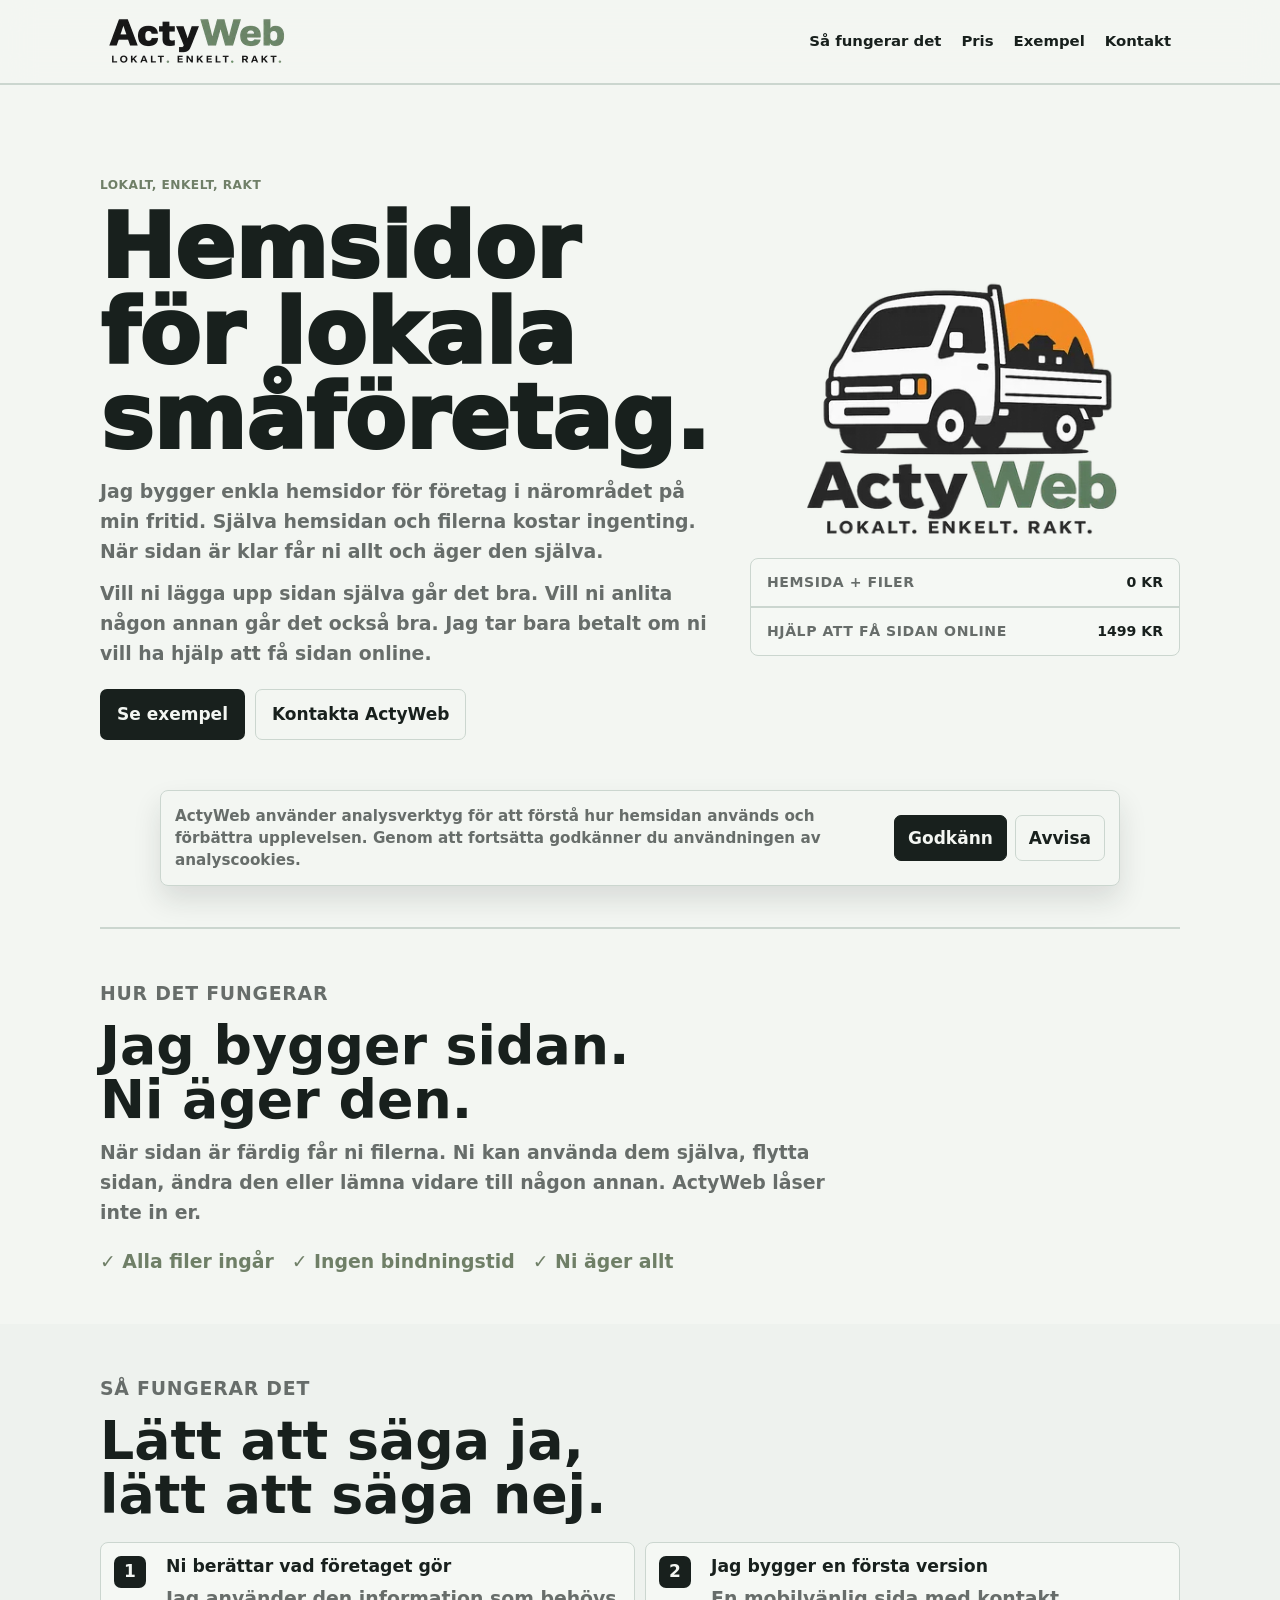
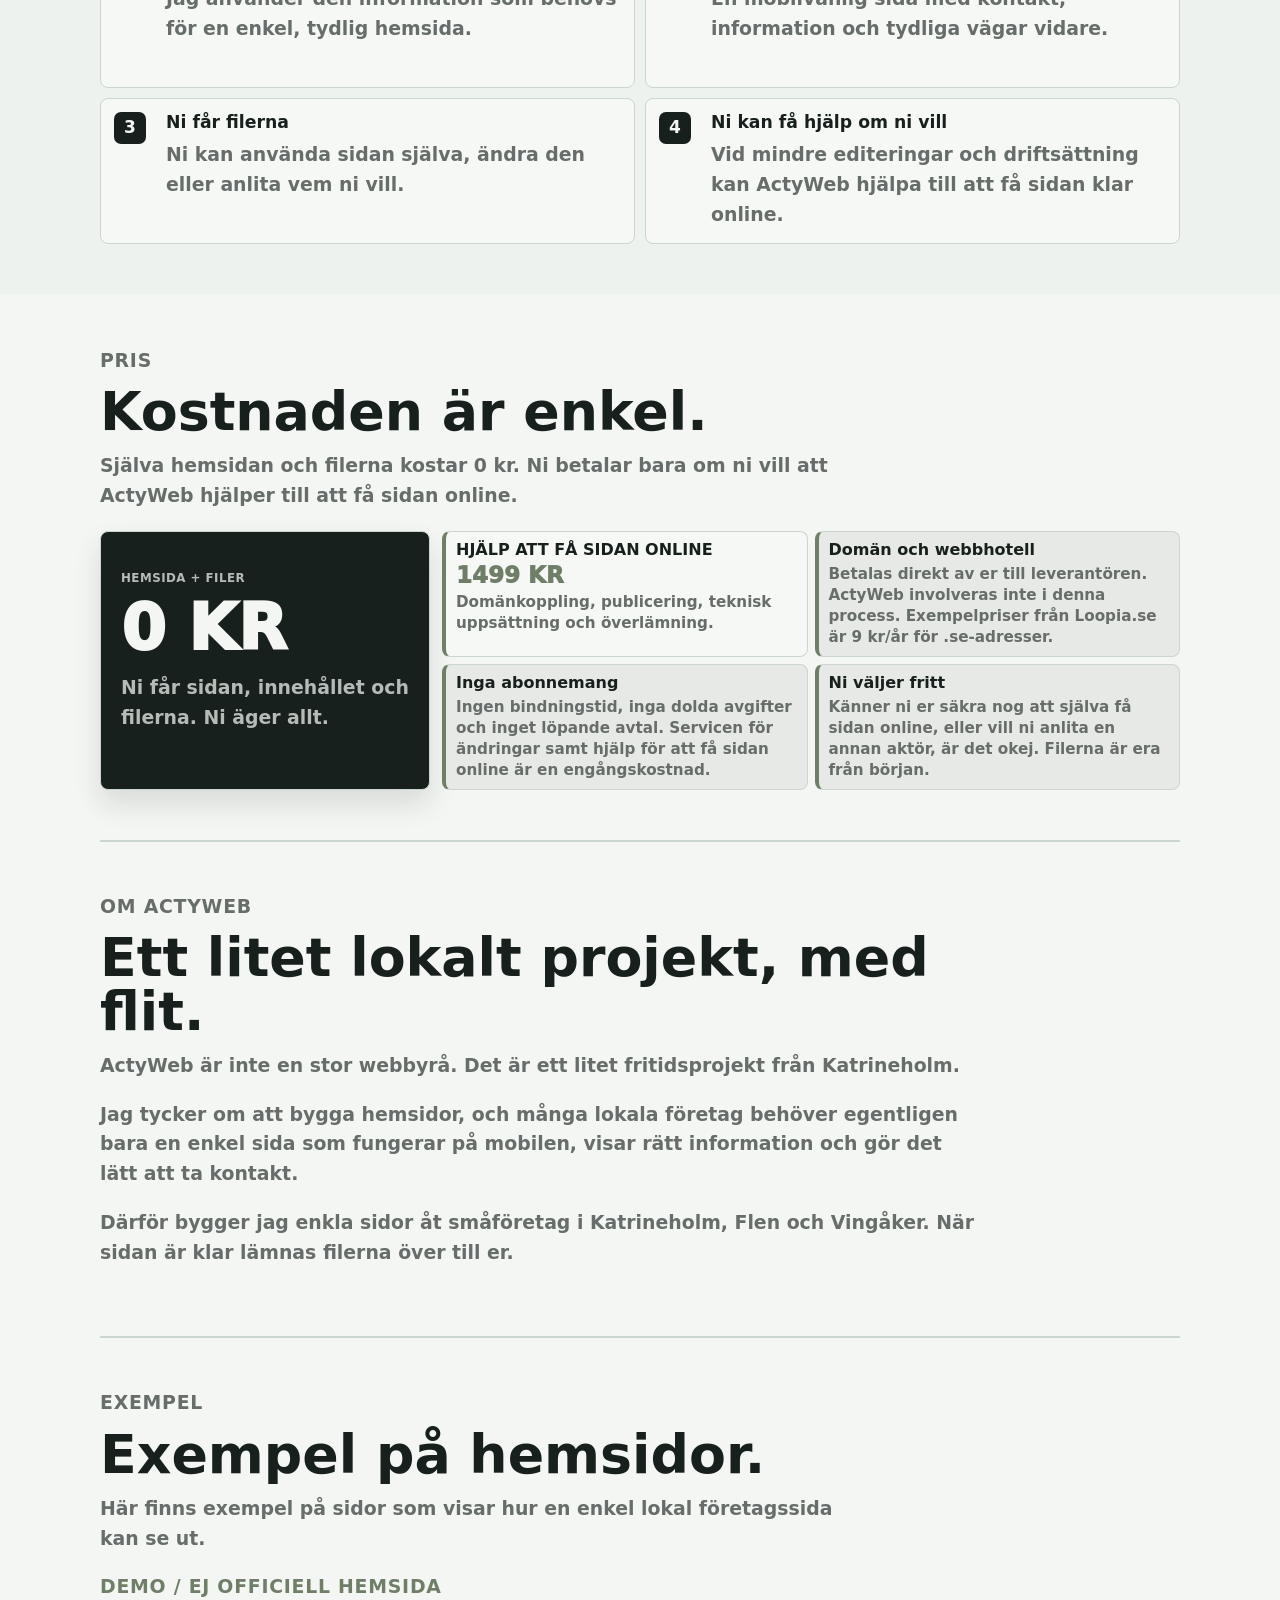
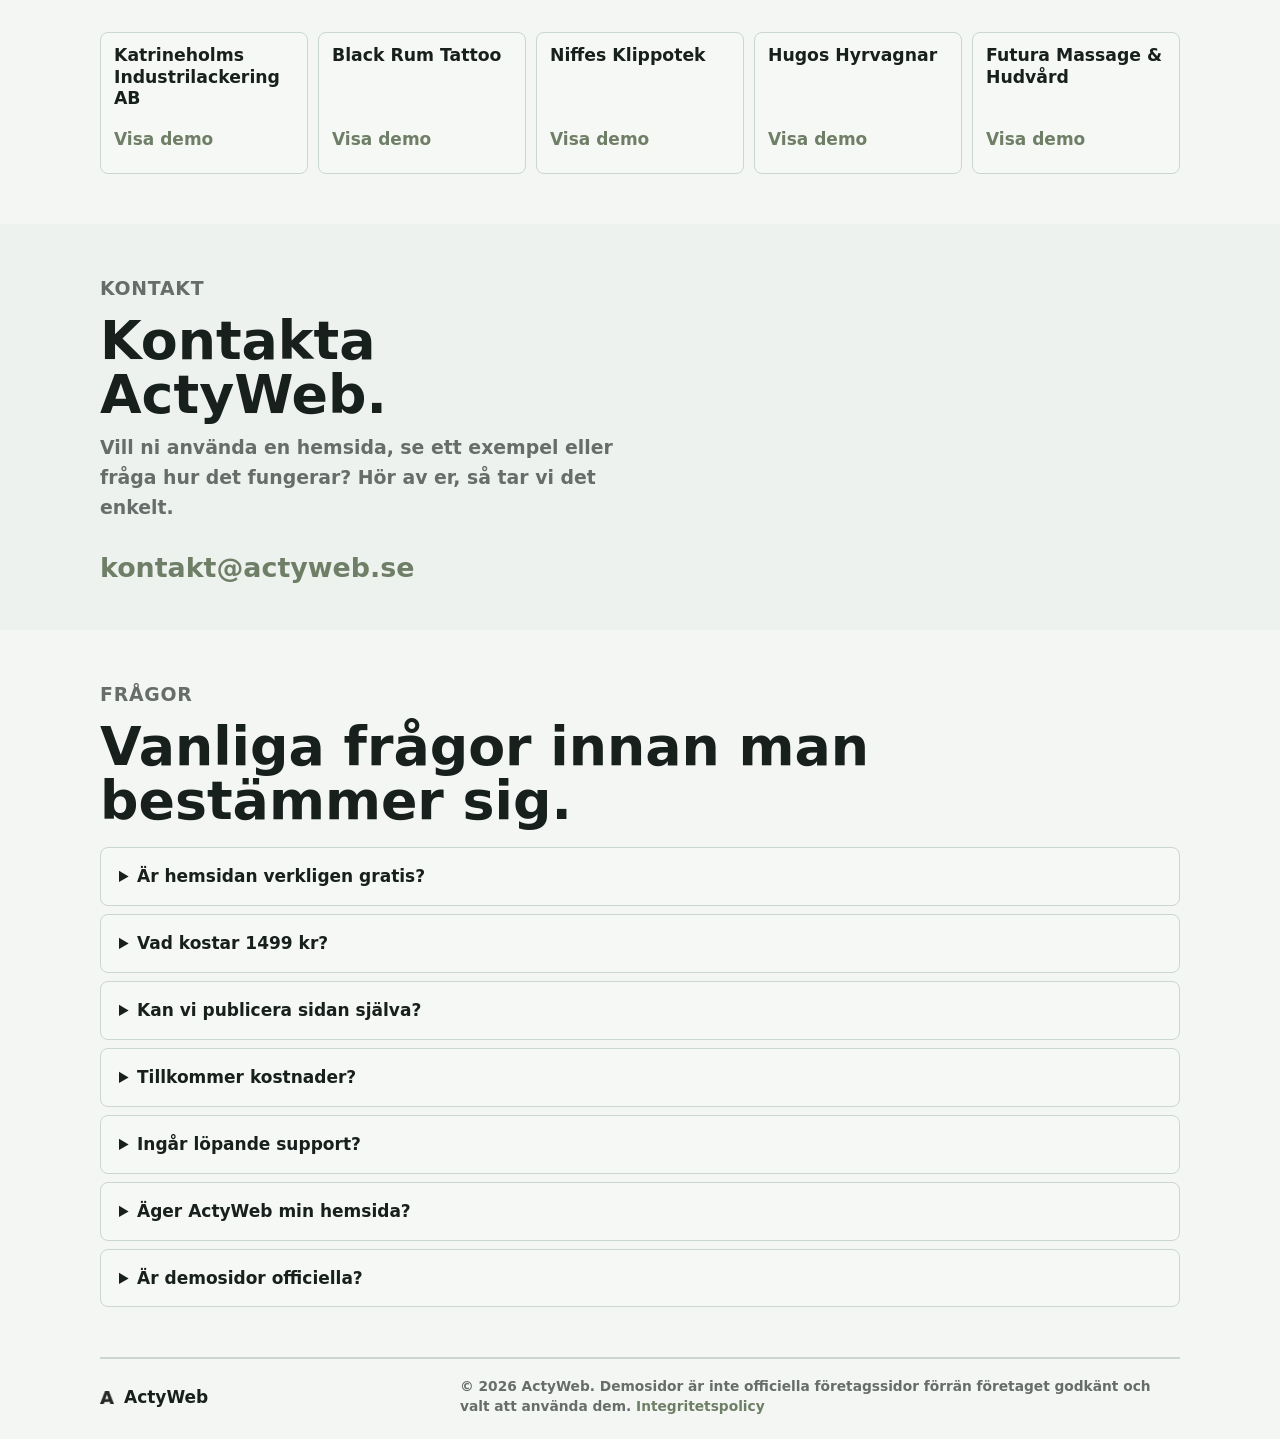
==== commit ed33fd9c: "2.1" ====
--- a/index.html
+++ b/index.html
@@ -5,12 +5,12 @@
     <meta name="viewport" content="width=device-width, initial-scale=1.0" />
     <meta
       name="description"
-      content="ActyWeb bygger enkla hemsidor för lokala småföretag. Du äger hemsidan, filerna och innehållet från dag ett."
+      content="Kostnadsfria hemsidor för små företag. Du äger hemsidan och filerna från dag ett. Hjälp med uppsättning för 1499 kr."
     />
-    <meta property="og:title" content="ActyWeb | Hemsidor för lokala småföretag" />
+    <meta property="og:title" content="ActyWeb | Små hemsidor för små företag" />
     <meta
       property="og:description"
-      content="ActyWeb bygger enkla hemsidor för lokala småföretag. Du äger hemsidan, filerna och innehållet från dag ett."
+      content="Kostnadsfria hemsidor för små företag. Du äger hemsidan och filerna från dag ett. Hjälp med uppsättning för 1499 kr."
     />
     <meta property="og:type" content="website" />
     <meta property="og:url" content="https://actyweb.se/" />
@@ -19,13 +19,13 @@
     <meta property="og:image:height" content="963" />
     <meta property="og:image:alt" content="ActyWeb-logga med liten lastbil" />
     <meta name="twitter:card" content="summary_large_image" />
-    <meta name="twitter:title" content="ActyWeb | Hemsidor för lokala småföretag" />
+    <meta name="twitter:title" content="ActyWeb | Små hemsidor för små företag" />
     <meta
       name="twitter:description"
-      content="ActyWeb bygger enkla hemsidor för lokala småföretag. Du äger hemsidan, filerna och innehållet från dag ett."
+      content="Kostnadsfria hemsidor för små företag. Du äger hemsidan och filerna från dag ett. Hjälp med uppsättning för 1499 kr."
     />
     <meta name="twitter:image" content="https://actyweb.se/assets/images/actyweb-truck-gmail-logo-dark-source.png" />
-    <title>ActyWeb | Hemsidor för lokala småföretag</title>
+    <title>ActyWeb | Små hemsidor</title>
     <link rel="canonical" href="https://actyweb.se/" />
     <link rel="icon" href="assets/images/actyweb-logo-dark.png" type="image/png" />
     <link
@@ -38,7 +38,6 @@
       fetchpriority="high"
     />
     <link rel="stylesheet" href="style.css" />
-    <!-- TODO: Add GA4 snippet here after Measurement ID is created -->
     <script type="application/ld+json">
       {
         "@context": "https://schema.org",
@@ -335,9 +334,11 @@
       <p>
         © <span id="year">2026</span> ActyWeb. Demosidor är inte officiella företagssidor
         förrän företaget godkänt och valt att använda dem.
+        <a href="privacy.html">Integritetspolicy</a>
       </p>
     </footer>
 
     <script src="script.js" defer></script>
+    <script src="analytics-consent.js" defer></script>
   </body>
 </html>
--- a/style.css
+++ b/style.css
@@ -736,13 +736,23 @@
   font-weight: 620;
 }
 
-.site-footer strong {
-  font-weight: 700;
-}
-
-.site-footer p {
-  max-width: 720px;
-  margin-bottom: 0;
+.site-footer strong {
+  font-weight: 700;
+}
+
+.site-footer a {
+  color: var(--accent);
+  font-weight: 700;
+  text-decoration: none;
+}
+
+.site-footer a:hover {
+  color: var(--ink);
+}
+
+.site-footer p {
+  max-width: 720px;
+  margin-bottom: 0;
   font-size: 0.86rem;
   font-weight: 620;
   line-height: 1.45;
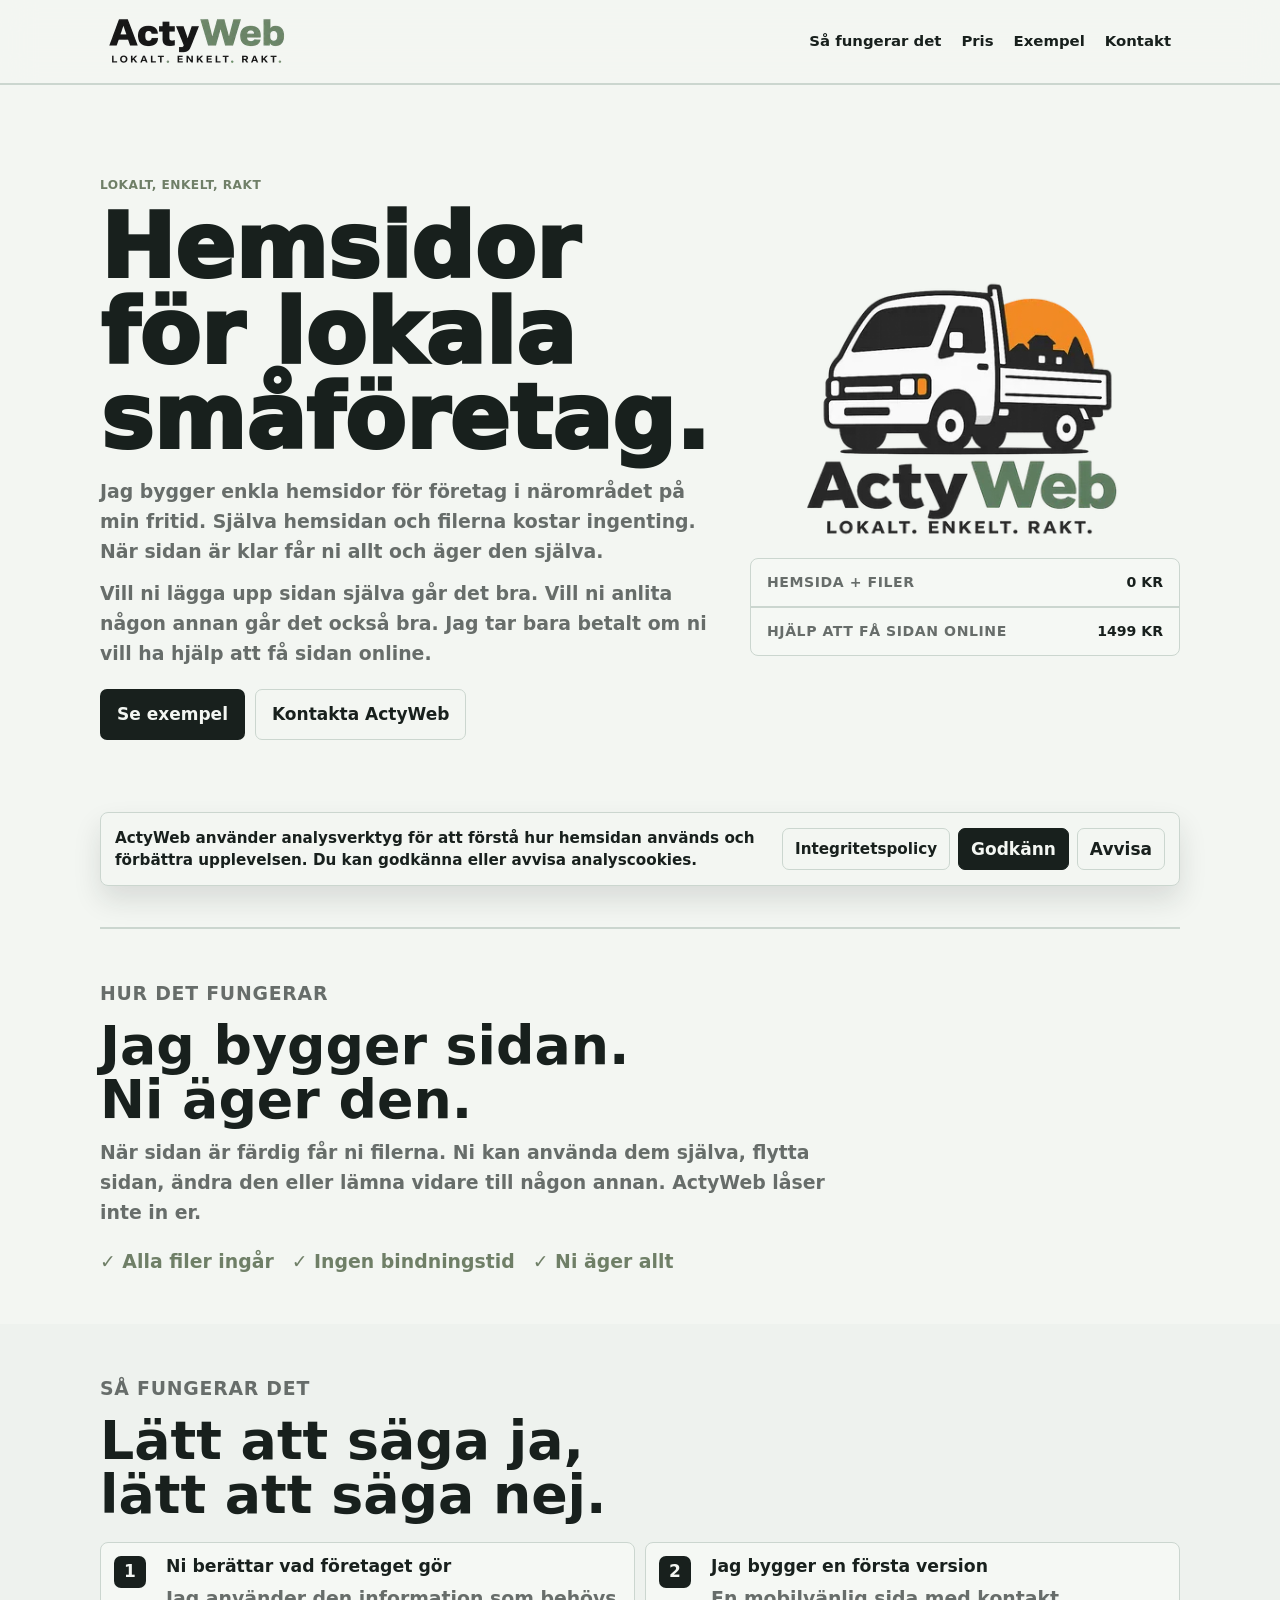
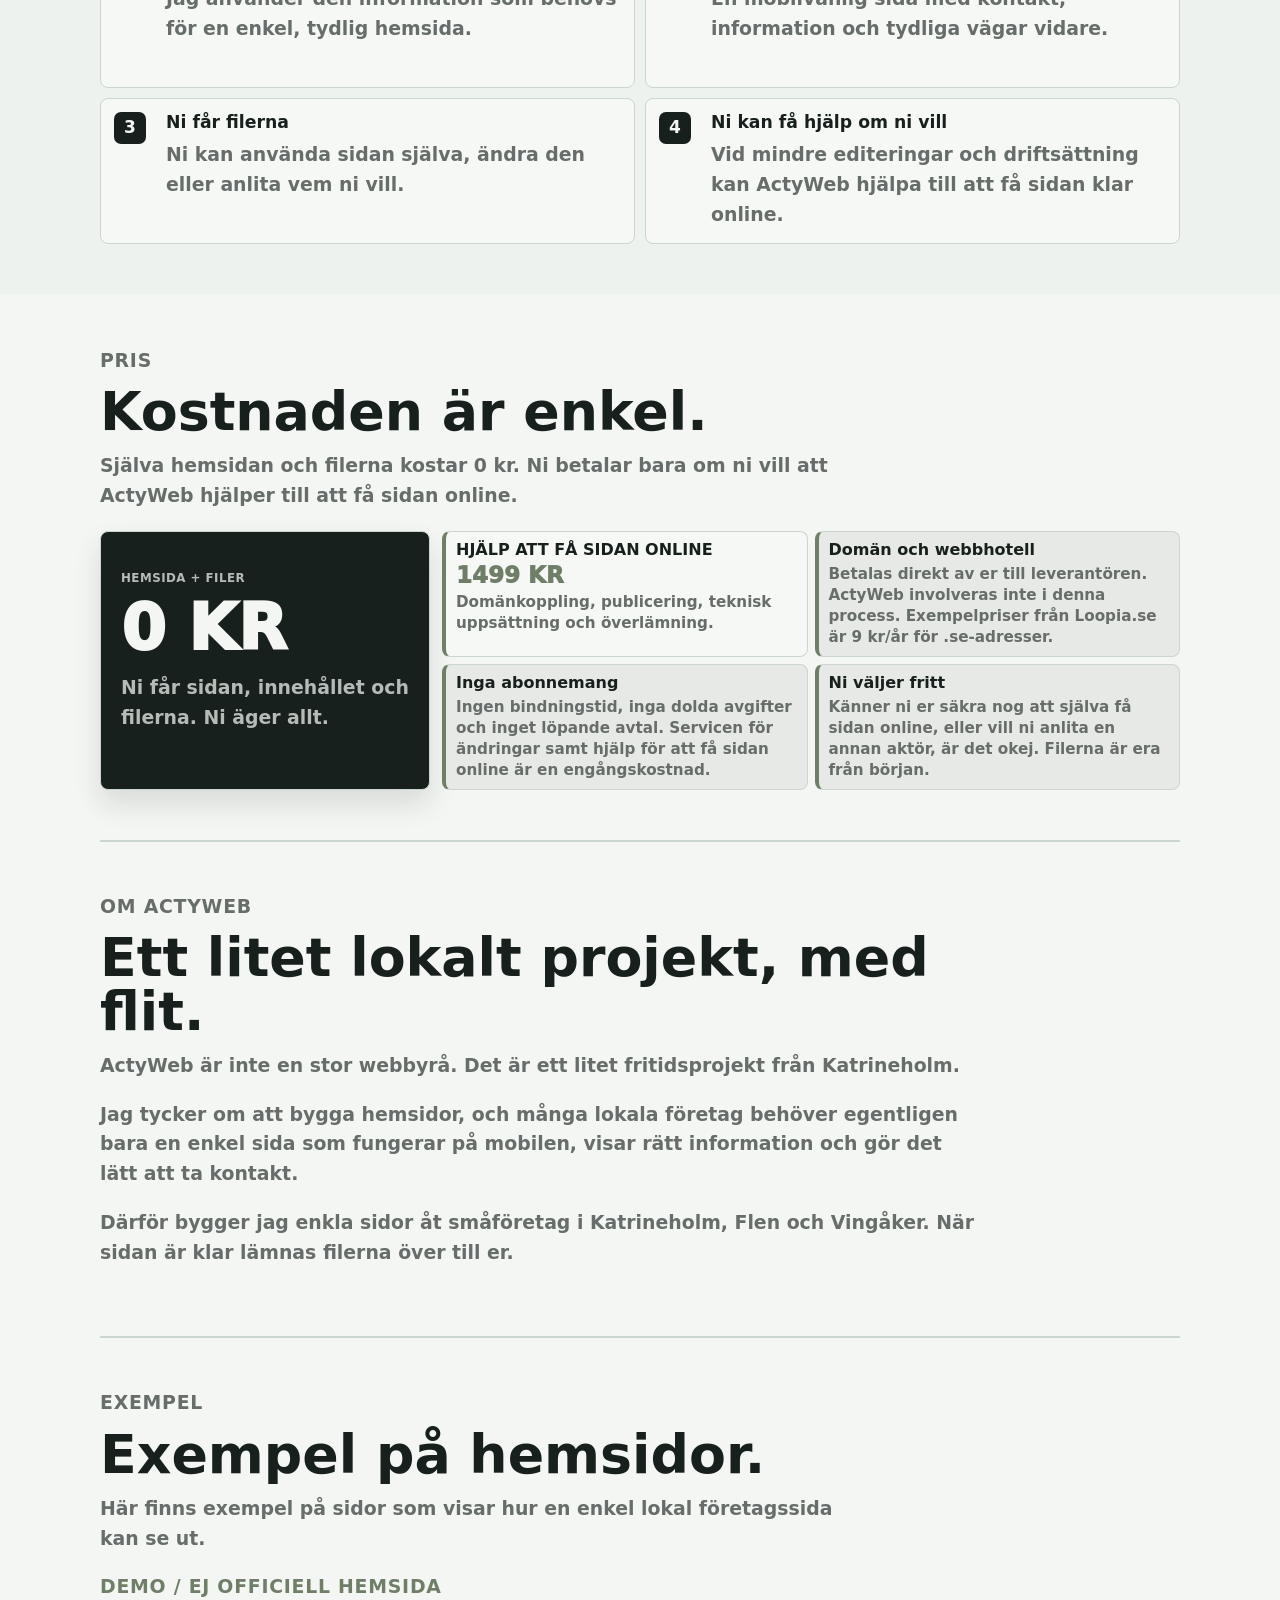
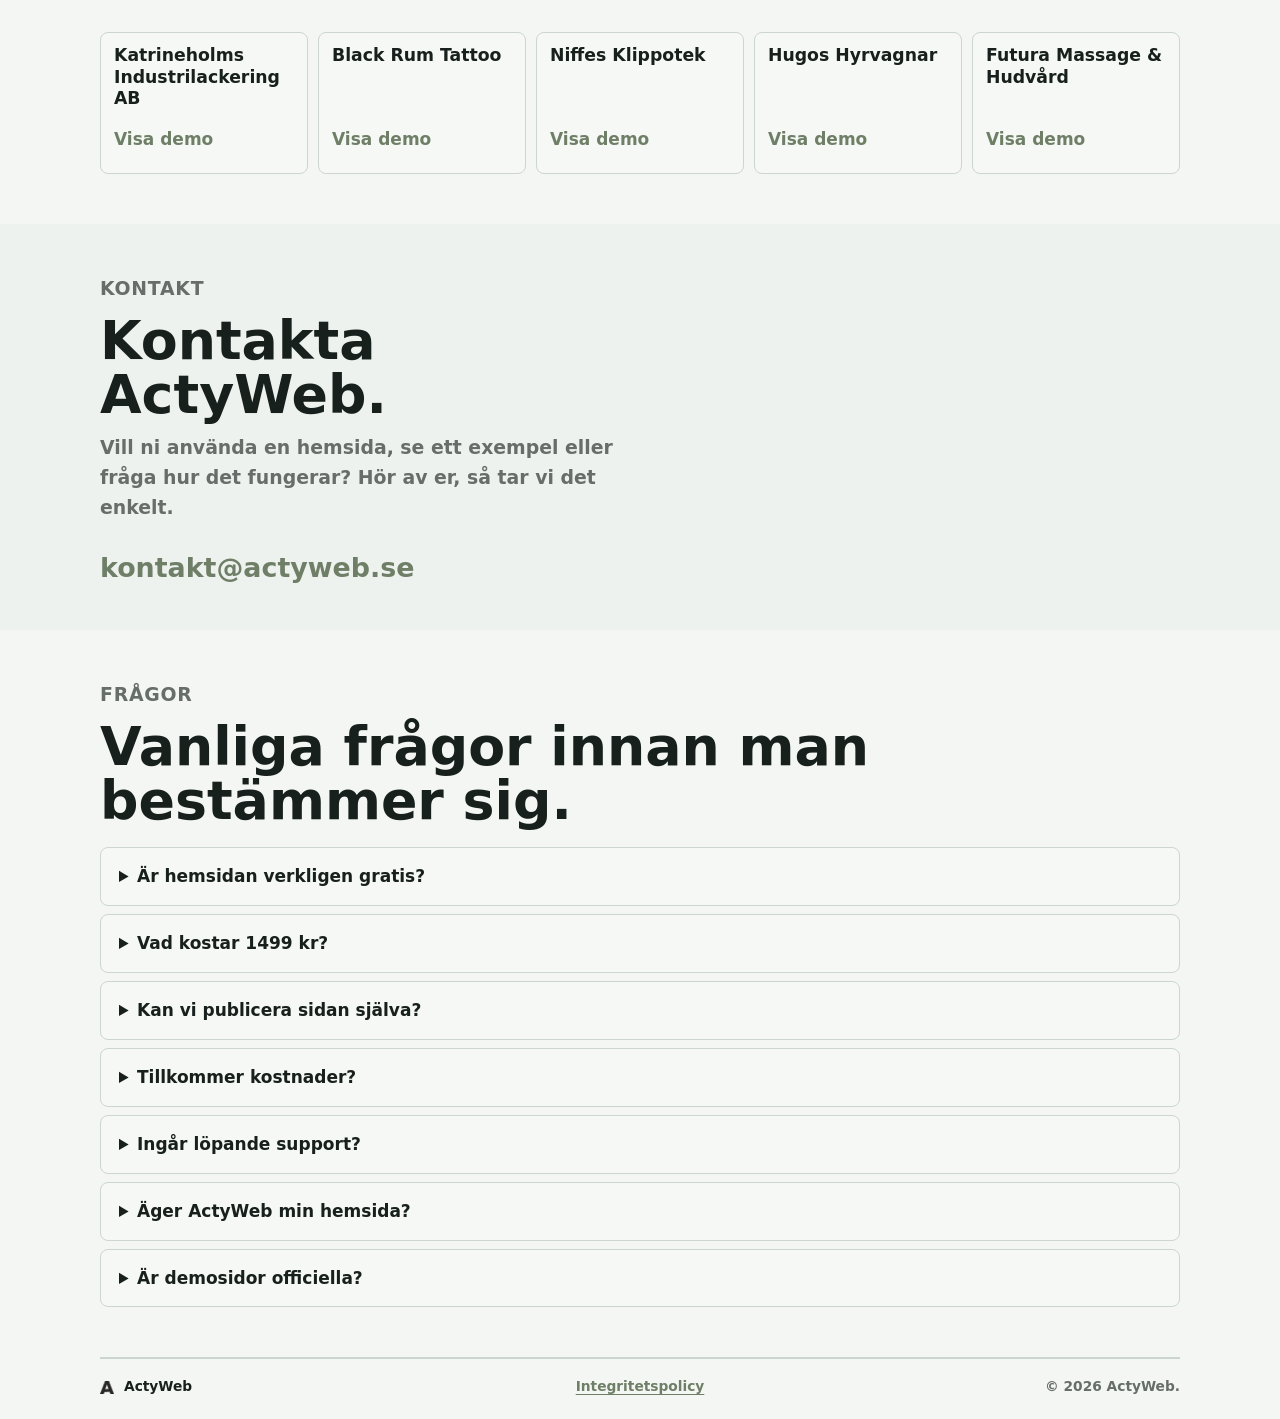
==== commit ad41d397: "2.3" ====
--- a/index.html
+++ b/index.html
@@ -327,15 +327,12 @@
     </main>
 
     <footer class="site-footer">
-      <div>
+      <div class="footer-brand">
         <img src="assets/images/actyweb-logo-dark.png" width="121" height="108" alt="" loading="lazy" decoding="async" />
         <strong>ActyWeb</strong>
       </div>
-      <p>
-        © <span id="year">2026</span> ActyWeb. Demosidor är inte officiella företagssidor
-        förrän företaget godkänt och valt att använda dem.
-        <a href="privacy.html">Integritetspolicy</a>
-      </p>
+      <a class="footer-policy" href="privacy.html">Integritetspolicy</a>
+      <p>© <span id="year">2026</span> ActyWeb.</p>
     </footer>
 
     <script src="script.js" defer></script>
--- a/style.css
+++ b/style.css
@@ -21,14 +21,18 @@
   scroll-padding-top: 25px;
 }
 
-body {
-  margin: 0;
-  background: var(--bg);
-  color: var(--ink);
+body {
+  margin: 0;
+  background: var(--bg);
+  color: var(--ink);
   font-family: Inter, ui-sans-serif, system-ui, -apple-system, BlinkMacSystemFont, "Segoe UI", Arial, sans-serif;
   line-height: 1.58;
-  font-size: 17px;
-}
+  font-size: 17px;
+}
+
+.privacy-page {
+  min-height: 100vh;
+}
 
 img {
   display: block;
@@ -393,6 +397,19 @@
 .section-heading .demo-label {
   color: var(--accent);
 }
+
+.privacy-section {
+  display: flex;
+  align-items: center;
+  min-height: calc(100vh - 154px);
+  padding-top: 24px;
+  padding-bottom: 24px;
+}
+
+.privacy-section .section-heading {
+  margin-right: auto;
+  margin-left: auto;
+}
 
 .process-section,
 .contact-section {
@@ -704,25 +721,50 @@
   text-decoration: none;
 }
 
-address a:hover {
-  border-color: var(--accent);
-  color: var(--ink);
-}
-
-.site-footer {
-  display: flex;
-  justify-content: space-between;
-  gap: 24px;
-  width: min(var(--max), calc(100% - 28px));
-  margin: 0 auto;
+address a:hover {
+  border-color: var(--accent);
+  color: var(--ink);
+}
+
+.privacy-mail {
+  display: inline-block;
+  padding: 0;
+  border: 0;
+  border-radius: 0;
+  background: transparent;
+  color: var(--accent);
+  font-weight: 800;
+  line-height: 1.35;
+  text-decoration: none;
+}
+
+.privacy-mail:hover {
+  color: var(--ink);
+}
+
+.site-footer {
+  display: grid;
+  grid-template-columns: 1fr auto 1fr;
+  align-items: center;
+  gap: 24px;
+  width: min(var(--max), calc(100% - 28px));
+  margin: 0 auto;
   padding: 18px 0 22px;
   border-top: var(--rule);
 }
 
-.site-footer div {
-  gap: 10px;
-  flex-wrap: wrap;
-}
+.site-footer div {
+  gap: 10px;
+  flex-wrap: wrap;
+}
+
+.footer-brand {
+  justify-self: start;
+}
+
+.footer-policy {
+  justify-self: center;
+}
 
 .site-footer img {
   width: 14px;
@@ -737,13 +779,18 @@
 }
 
 .site-footer strong {
+  font-size: 0.86rem;
   font-weight: 700;
+  line-height: 1.45;
 }
 
 .site-footer a {
   color: var(--accent);
+  font-size: 0.86rem;
   font-weight: 700;
-  text-decoration: none;
+  line-height: 1.45;
+  text-decoration: underline;
+  text-underline-offset: 3px;
 }
 
 .site-footer a:hover {
@@ -751,12 +798,12 @@
 }
 
 .site-footer p {
-  max-width: 720px;
   margin-bottom: 0;
-  font-size: 0.86rem;
-  font-weight: 620;
-  line-height: 1.45;
-}
+  font-size: 0.86rem;
+  font-weight: 620;
+  line-height: 1.45;
+  justify-self: end;
+}
 
 @media (max-width: 1040px) {
   .demo-grid {
@@ -855,7 +902,39 @@
     padding-top: 0;
   }
 
-  .site-footer {
-    flex-direction: column;
-  }
-}
+  .site-footer {
+    grid-template-columns: 1fr;
+    justify-items: start;
+  }
+
+  .footer-policy,
+  .site-footer p {
+    justify-self: start;
+  }
+}
+
+@media (min-width: 721px) {
+  .privacy-page {
+    display: grid;
+    grid-template-rows: auto minmax(0, 1fr) auto;
+  }
+
+  .privacy-page .privacy-main {
+    display: grid;
+    align-items: center;
+  }
+
+  .privacy-page .privacy-section {
+    min-height: 0;
+    padding-top: 22px;
+    padding-bottom: 22px;
+  }
+
+  .privacy-page .section-heading h1 {
+    margin-bottom: 12px;
+  }
+
+  .privacy-page .section-heading p {
+    margin-bottom: 12px;
+  }
+}
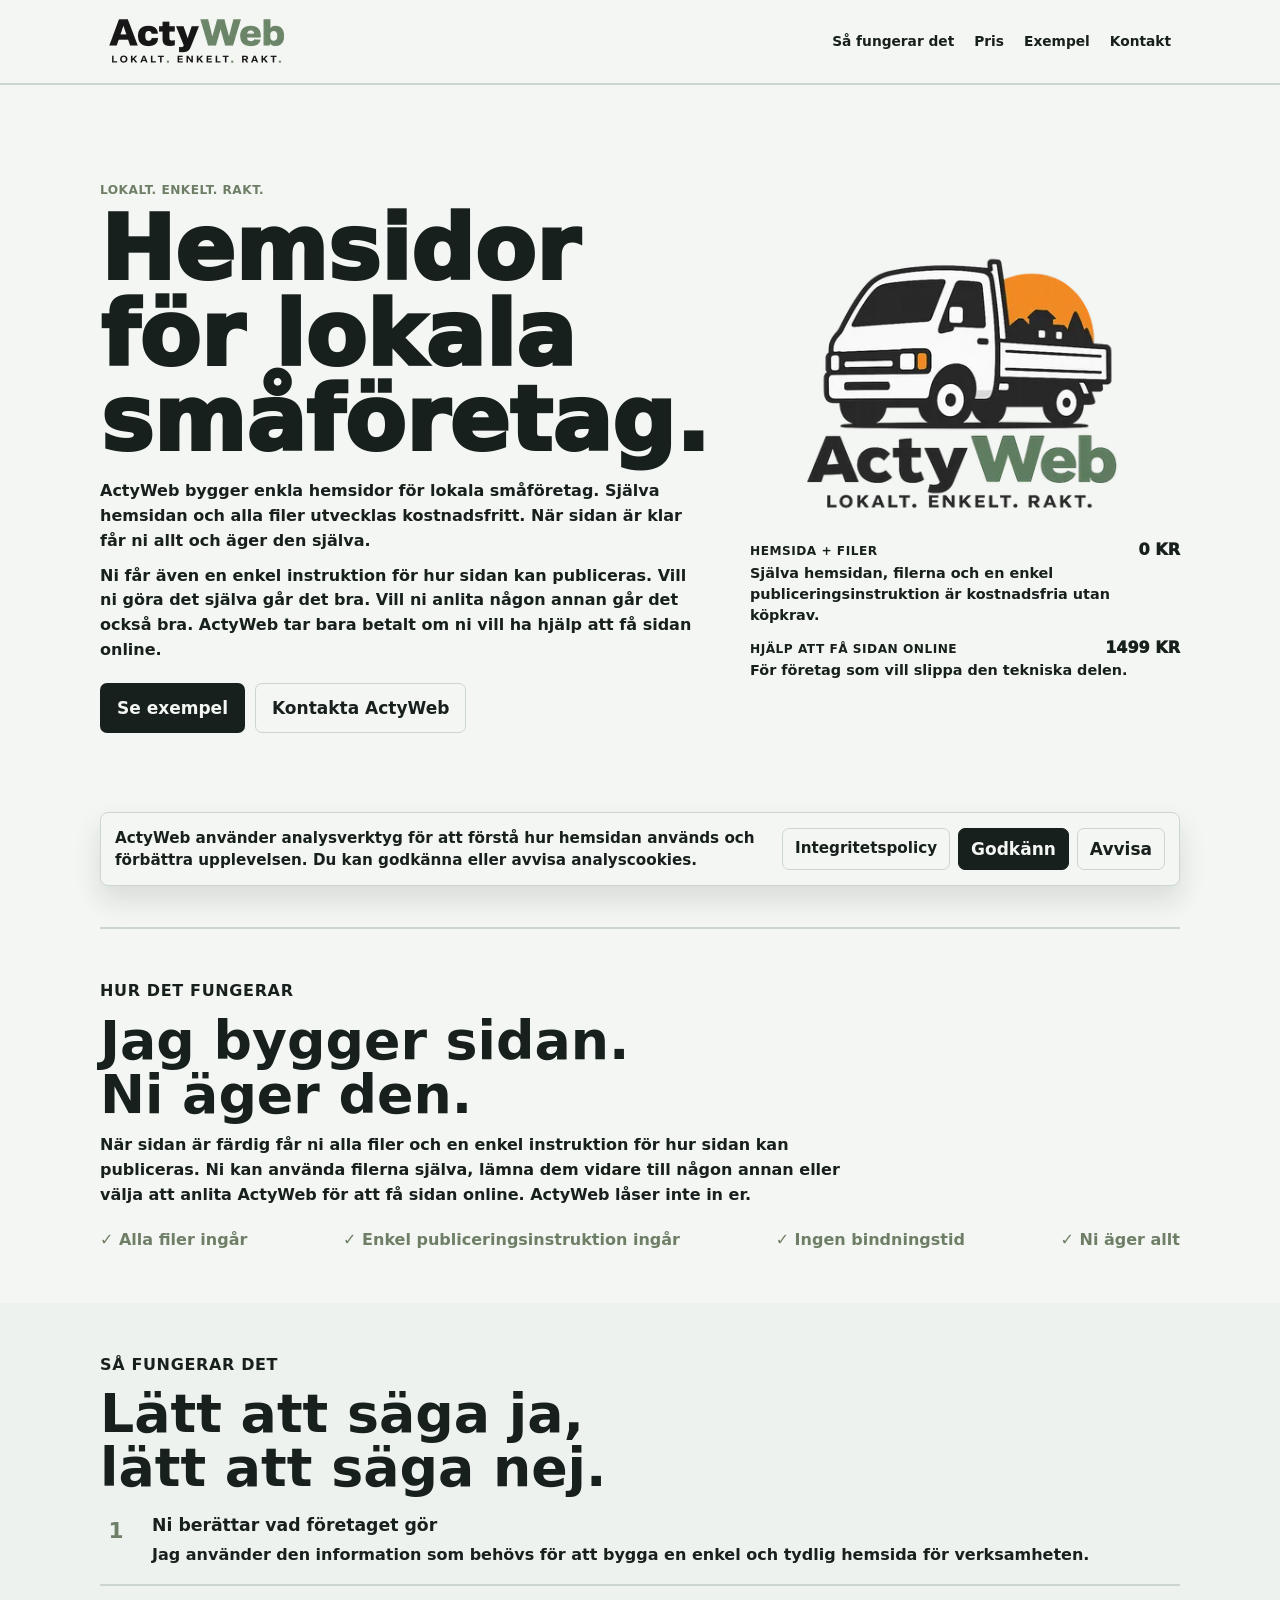
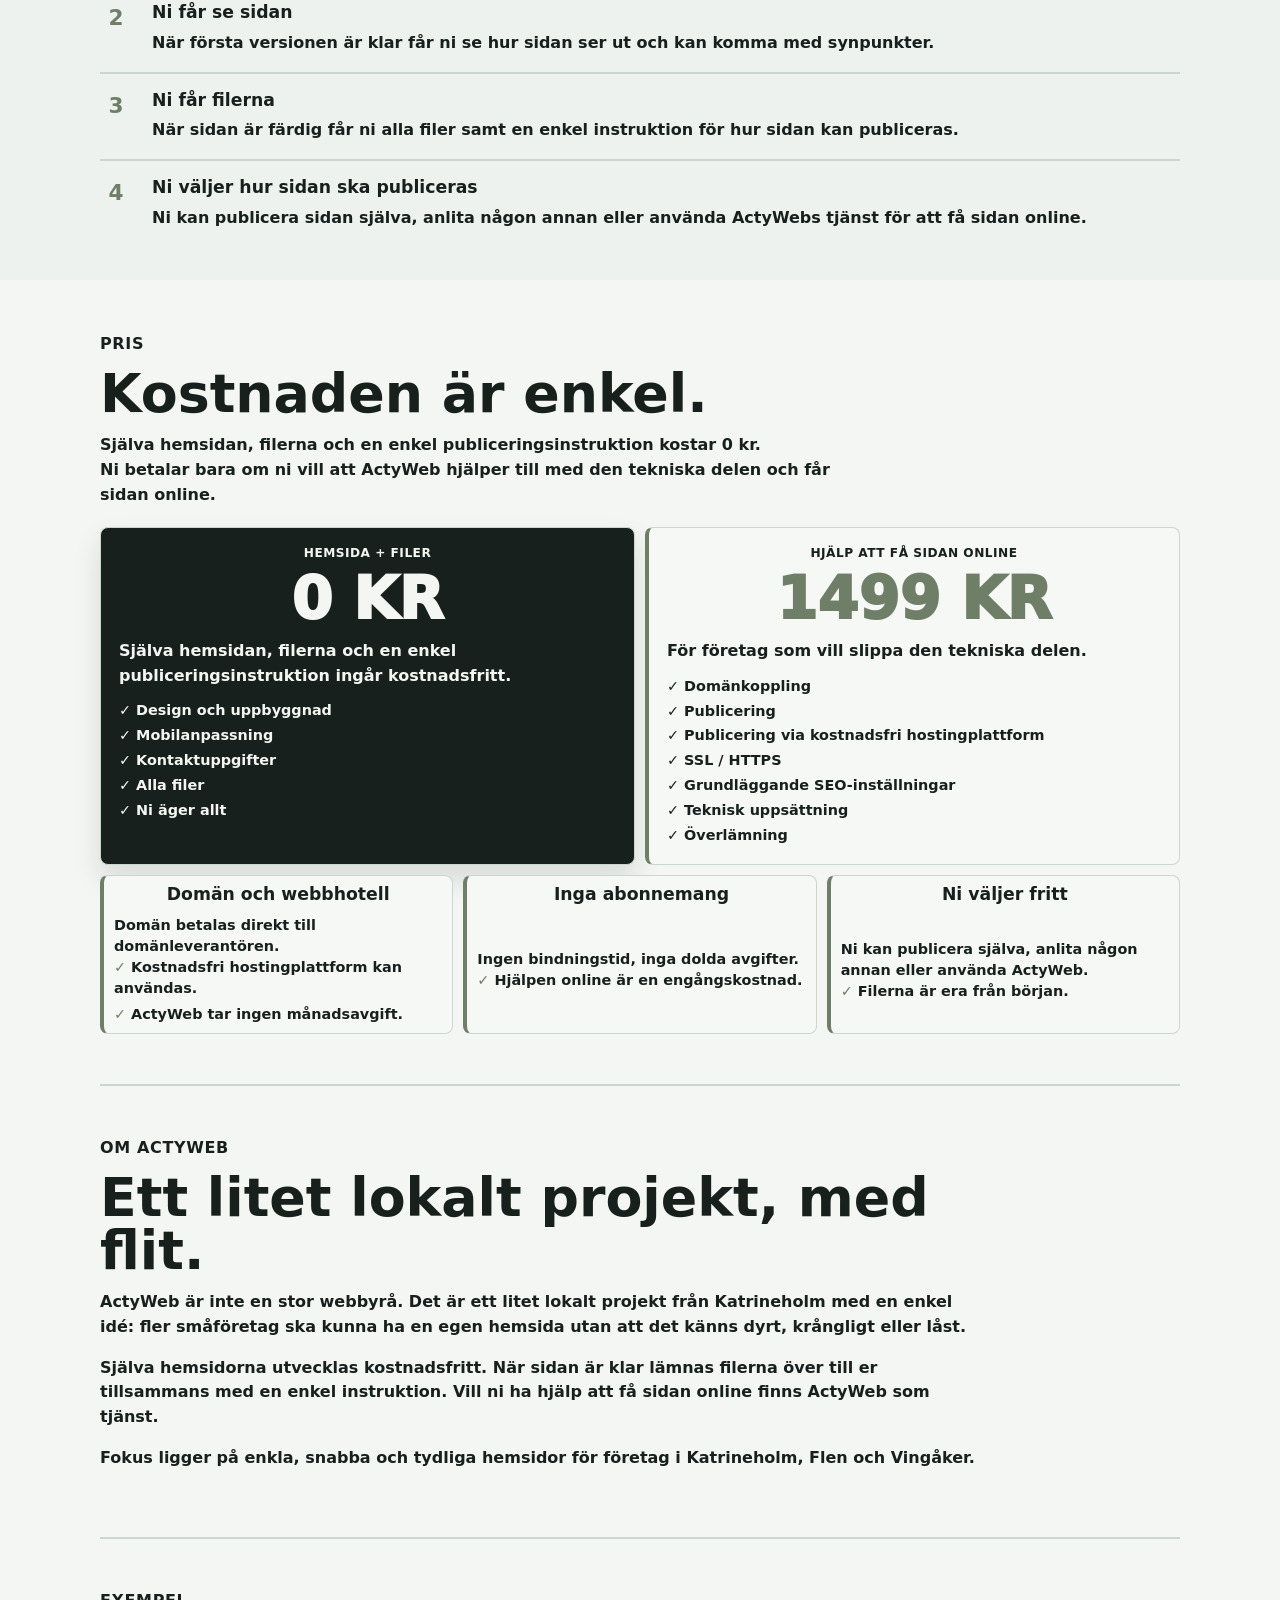
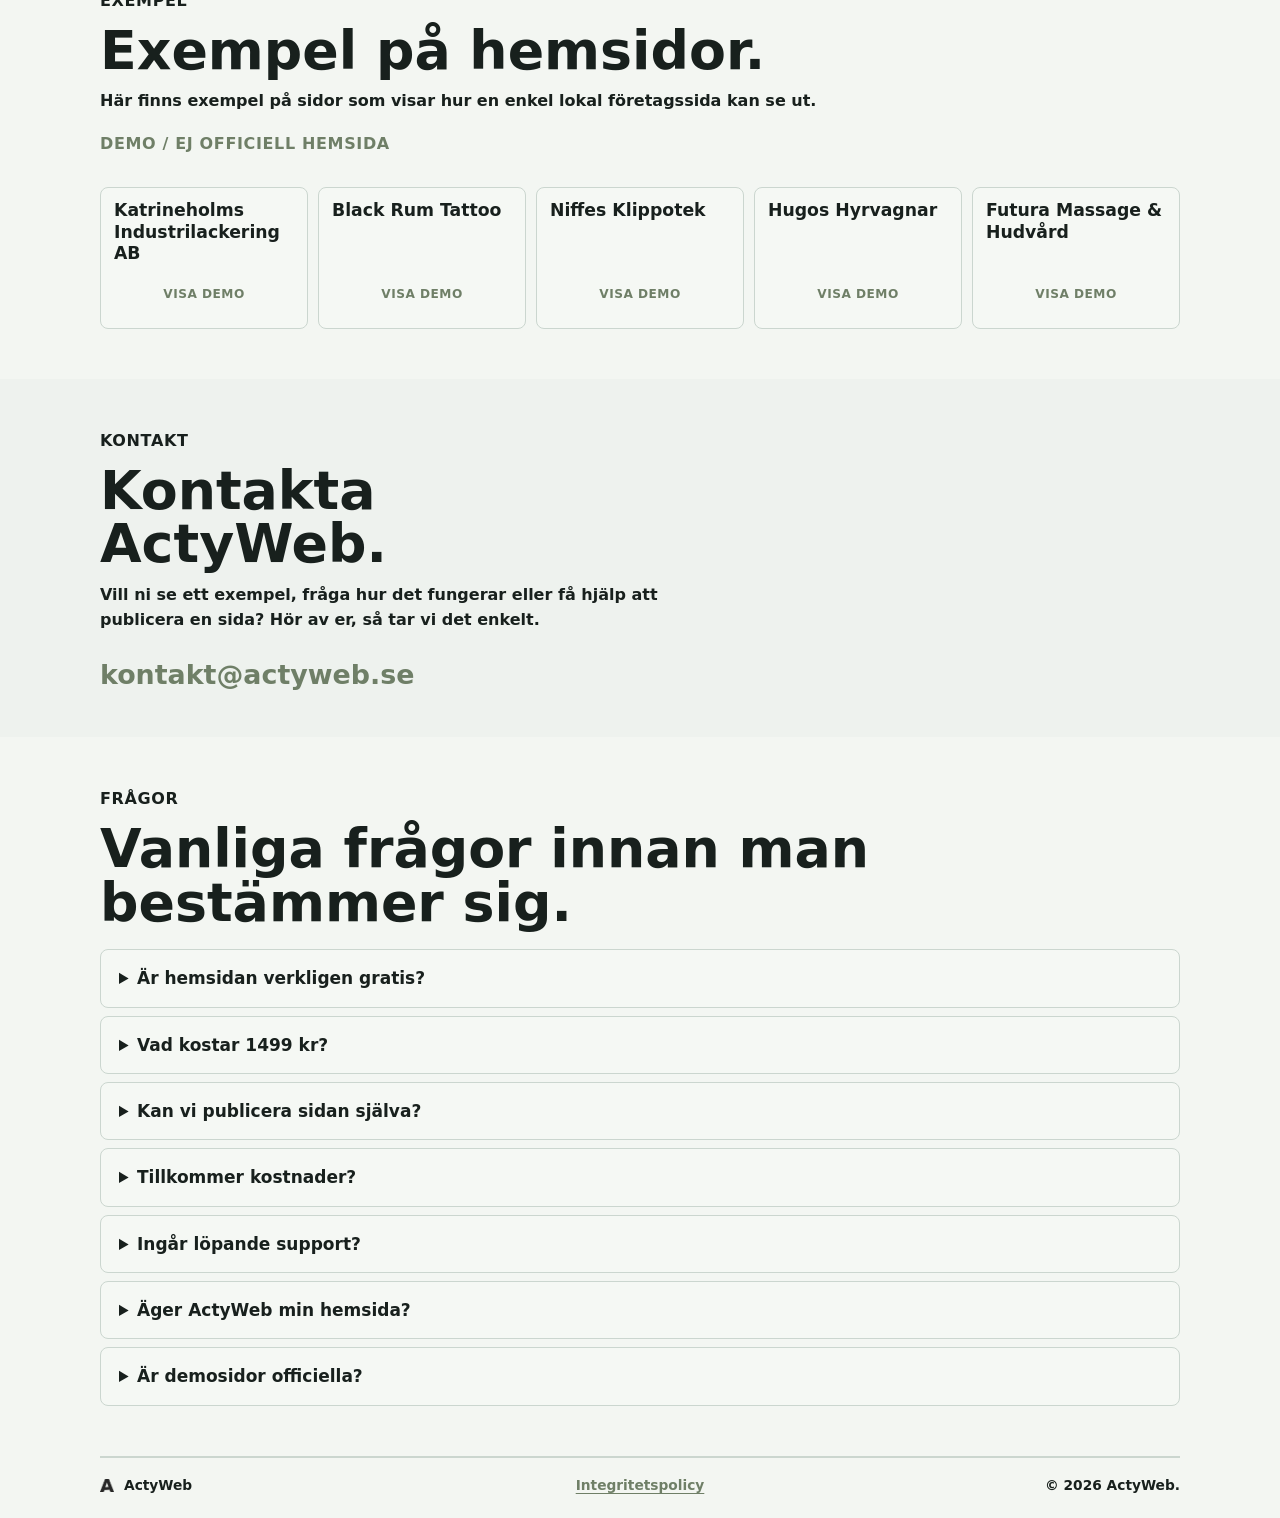
==== commit 234f2977: "2.2" ====
--- a/index.html
+++ b/index.html
@@ -74,16 +74,17 @@
       <!-- Hero -->
       <section class="hero section-band">
         <div class="hero-copy">
-          <p class="eyebrow">Lokalt, enkelt, rakt</p>
+          <p class="eyebrow">Lokalt. Enkelt. Rakt.</p>
           <h1>Hemsidor för lokala småföretag.</h1>
           <p class="lead">
-            Jag bygger enkla hemsidor för företag i närområdet på min fritid.
-            Själva hemsidan och filerna kostar ingenting. När sidan är klar får ni
-            allt och äger den själva.
+            ActyWeb bygger enkla hemsidor för lokala småföretag. Själva hemsidan och
+            alla filer utvecklas kostnadsfritt. När sidan är klar får ni allt och äger
+            den själva.
           </p>
           <p class="lead">
-            Vill ni lägga upp sidan själva går det bra. Vill ni anlita någon annan går
-            det också bra. Jag tar bara betalt om ni vill ha hjälp att få sidan online.
+            Ni får även en enkel instruktion för hur sidan kan publiceras. Vill ni göra
+            det själva går det bra. Vill ni anlita någon annan går det också bra.
+            ActyWeb tar bara betalt om ni vill ha hjälp att få sidan online.
           </p>
           <div class="hero-actions">
             <a class="button primary" href="#exempel">Se exempel</a>
@@ -107,14 +108,16 @@
               decoding="async"
             />
           </picture>
-          <div class="hero-proof">
+          <div class="hero-summary" aria-label="Kort om erbjudandet">
             <div>
               <span>HEMSIDA + FILER</span>
               <strong>0 KR</strong>
+              <p>Själva hemsidan, filerna och en enkel publiceringsinstruktion är kostnadsfria utan köpkrav.</p>
             </div>
             <div>
               <span>HJÄLP ATT FÅ SIDAN ONLINE</span>
               <strong>1499 KR</strong>
+              <p>För företag som vill slippa den tekniska delen.</p>
             </div>
           </div>
         </aside>
@@ -126,12 +129,15 @@
           <p class="eyebrow">Hur det fungerar</p>
           <h2>Jag bygger sidan.<br />Ni äger den.</h2>
           <p>
-            När sidan är färdig får ni filerna. Ni kan använda dem själva, flytta sidan,
-            ändra den eller lämna vidare till någon annan. ActyWeb låser inte in er.
+            När sidan är färdig får ni alla filer och en enkel instruktion för hur sidan
+            kan publiceras. Ni kan använda filerna själva, lämna dem vidare till någon
+            annan eller välja att anlita ActyWeb för att få sidan online. ActyWeb låser
+            inte in er.
           </p>
         </div>
         <div class="ownership-list">
           <span>✓ Alla filer ingår</span>
+          <span>✓ Enkel publiceringsinstruktion ingår</span>
           <span>✓ Ingen bindningstid</span>
           <span>✓ Ni äger allt</span>
         </div>
@@ -143,33 +149,33 @@
           <p class="eyebrow">Så fungerar det</p>
           <h2>Lätt att säga ja,<br />lätt att säga nej.</h2>
         </div>
-        <ol class="steps">
+        <ol class="process-list">
           <li>
             <span>1</span>
             <div>
               <h3>Ni berättar vad företaget gör</h3>
-              <p>Jag använder den information som behövs för en enkel, tydlig hemsida.</p>
+              <p>Jag använder den information som behövs för att bygga en enkel och tydlig hemsida för verksamheten.</p>
             </div>
           </li>
           <li>
             <span>2</span>
             <div>
-              <h3>Jag bygger en första version</h3>
-              <p>En mobilvänlig sida med kontakt, information och tydliga vägar vidare.</p>
+              <h3>Ni får se sidan</h3>
+              <p>När första versionen är klar får ni se hur sidan ser ut och kan komma med synpunkter.</p>
             </div>
           </li>
           <li>
             <span>3</span>
             <div>
               <h3>Ni får filerna</h3>
-              <p>Ni kan använda sidan själva, ändra den eller anlita vem ni vill.</p>
+              <p>När sidan är färdig får ni alla filer samt en enkel instruktion för hur sidan kan publiceras.</p>
             </div>
           </li>
           <li>
             <span>4</span>
             <div>
-              <h3>Ni kan få hjälp om ni vill</h3>
-              <p>Vid mindre editeringar och driftsättning kan ActyWeb hjälpa till att få sidan klar online.</p>
+              <h3>Ni väljer hur sidan ska publiceras</h3>
+              <p>Ni kan publicera sidan själva, anlita någon annan eller använda ActyWebs tjänst för att få sidan online.</p>
             </div>
           </li>
         </ol>
@@ -181,8 +187,9 @@
           <p class="eyebrow">Pris</p>
           <h2>Kostnaden är enkel.</h2>
           <p>
-            Själva hemsidan och filerna kostar 0 kr. Ni betalar bara om ni vill att
-            ActyWeb hjälper till att få sidan online.
+            Själva hemsidan, filerna och en enkel publiceringsinstruktion kostar 0 kr.<br />
+            Ni betalar bara om ni vill att ActyWeb hjälper till med den tekniska delen
+            och får sidan online.
           </p>
         </div>
         <div class="offer-layout">
@@ -190,26 +197,52 @@
             <span class="price-label">HEMSIDA + FILER</span>
             <strong>0 KR</strong>
             <p>
-              Ni får sidan, innehållet och filerna. Ni äger allt.
+              Själva hemsidan, filerna och en enkel publiceringsinstruktion ingår kostnadsfritt.
             </p>
+            <ul class="price-checks">
+              <li>✓ Design och uppbyggnad</li>
+              <li>✓ Mobilanpassning</li>
+              <li>✓ Kontaktuppgifter</li>
+              <li>✓ Alla filer</li>
+              <li>✓ Ni äger allt</li>
+            </ul>
+          </div>
+          <div class="price-box setup-price">
+            <span class="price-label">HJÄLP ATT FÅ SIDAN ONLINE</span>
+            <strong>1499 KR</strong>
+            <p>För företag som vill slippa den tekniska delen.</p>
+            <ul class="price-checks">
+              <li>✓ Domänkoppling</li>
+              <li>✓ Publicering</li>
+              <li>✓ Publicering via kostnadsfri hostingplattform</li>
+              <li>✓ SSL / HTTPS</li>
+              <li>✓ Grundläggande SEO-inställningar</li>
+              <li>✓ Teknisk uppsättning</li>
+              <li>✓ Överlämning</li>
+            </ul>
           </div>
           <div class="offer-list">
-            <div class="setup-price">
-              <h3>HJÄLP ATT FÅ SIDAN ONLINE</h3>
-              <strong>1499 KR</strong>
-              <p>Domänkoppling, publicering, teknisk uppsättning och överlämning.</p>
-            </div>
             <div>
               <h3>Domän och webbhotell</h3>
-              <p>Betalas direkt av er till leverantören. ActyWeb involveras inte i denna process. Exempelpriser från Loopia.se är 9 kr/år för .se-adresser.</p>
+              <p>Domän betalas direkt till domänleverantören.</p>
+              <ul class="support-checks">
+                <li>Kostnadsfri hostingplattform kan användas.</li>
+                <li>ActyWeb tar ingen månadsavgift.</li>
+              </ul>
             </div>
             <div>
               <h3>Inga abonnemang</h3>
-              <p>Ingen bindningstid, inga dolda avgifter och inget löpande avtal. Servicen för ändringar samt hjälp för att få sidan online är en engångskostnad.</p>
+              <p>Ingen bindningstid, inga dolda avgifter.</p>
+              <ul class="support-checks">
+                <li>Hjälpen online är en engångskostnad.</li>
+              </ul>
             </div>
             <div>
               <h3>Ni väljer fritt</h3>
-              <p>Känner ni er säkra nog att själva få sidan online, eller vill ni anlita en annan aktör, är det okej. Filerna är era från början.</p>
+              <p>Ni kan publicera själva, anlita någon annan eller använda ActyWeb.</p>
+              <ul class="support-checks">
+                <li>Filerna är era från början.</li>
+              </ul>
             </div>
           </div>
         </div>
@@ -221,17 +254,18 @@
           <p class="eyebrow">Om ActyWeb</p>
           <h2>Ett litet lokalt projekt, med flit.</h2>
           <p>
-            ActyWeb är inte en stor webbyrå. Det är ett litet fritidsprojekt från
-            Katrineholm.
-          </p>
-          <p>
-            Jag tycker om att bygga hemsidor, och många lokala företag behöver egentligen
-            bara en enkel sida som fungerar på mobilen, visar rätt information och gör
-            det lätt att ta kontakt.
-          </p>
-          <p>
-            Därför bygger jag enkla sidor åt småföretag i Katrineholm, Flen och Vingåker.
-            När sidan är klar lämnas filerna över till er.
+            ActyWeb är inte en stor webbyrå. Det är ett litet lokalt projekt från
+            Katrineholm med en enkel idé: fler småföretag ska kunna ha en egen hemsida
+            utan att det känns dyrt, krångligt eller låst.
+          </p>
+          <p>
+            Själva hemsidorna utvecklas kostnadsfritt. När sidan är klar lämnas filerna
+            över till er tillsammans med en enkel instruktion. Vill ni ha hjälp att få
+            sidan online finns ActyWeb som tjänst.
+          </p>
+          <p>
+            Fokus ligger på enkla, snabba och tydliga hemsidor för företag i Katrineholm,
+            Flen och Vingåker.
           </p>
         </div>
       </section>
@@ -277,8 +311,8 @@
             <p class="eyebrow">Kontakt</p>
             <h2>Kontakta ActyWeb.</h2>
             <p>
-              Vill ni använda en hemsida, se ett exempel eller fråga hur det fungerar?
-              Hör av er, så tar vi det enkelt.
+              Vill ni se ett exempel, fråga hur det fungerar eller få hjälp att publicera
+              en sida? Hör av er, så tar vi det enkelt.
             </p>
             <address>
               <a href="mailto:kontakt@actyweb.se">kontakt@actyweb.se</a>
@@ -296,27 +330,37 @@
         <div class="faq-list">
           <details>
             <summary>Är hemsidan verkligen gratis?</summary>
-            <p>Ja. Själva hemsidan och filerna kostar ingenting. När sidan är klar får ni filerna och kan använda dem själva.</p>
+            <p>Ja. Själva hemsidan, filerna och en enkel publiceringsinstruktion kostar ingenting. När sidan är klar får ni filerna och äger sidan själva.</p>
           </details>
           <details>
             <summary>Vad kostar 1499 kr?</summary>
-            <p>1499 kr gäller bara om ni vill ha hjälp att få sidan online. Då hjälper ActyWeb till med domänkoppling, publicering, teknisk uppsättning och överlämning.</p>
+            <p>1499 kr gäller bara om ni vill ha hjälp att få sidan online.</p>
+            <p>Då ingår:</p>
+            <ul class="faq-checks">
+              <li>✓ Domänkoppling</li>
+              <li>✓ Publicering</li>
+              <li>✓ Publicering via kostnadsfri hostingplattform</li>
+              <li>✓ SSL / HTTPS</li>
+              <li>✓ Grundläggande SEO-inställningar</li>
+              <li>✓ Teknisk konfiguration</li>
+              <li>✓ Överlämning</li>
+            </ul>
           </details>
           <details>
             <summary>Kan vi publicera sidan själva?</summary>
-            <p>Ja. Ni får filerna och kan lägga upp sidan själva, anlita någon annan eller be ActyWeb hjälpa till.</p>
+            <p>Ja. Ni får filerna och en enkel instruktion. Ni kan publicera sidan själva, anlita någon annan eller be ActyWeb hjälpa till.</p>
           </details>
           <details>
             <summary>Tillkommer kostnader?</summary>
-            <p>Domän och webbhotell betalas direkt av er till leverantören. ActyWeb lägger inte på något abonnemang eller dolda avgifter.</p>
+            <p>ActyWeb tar ingen månadsavgift. Domän betalas direkt av er till domänleverantören. Om ni använder ActyWebs rekommenderade lösning finns ingen hostingavgift.</p>
           </details>
           <details>
             <summary>Ingår löpande support?</summary>
-            <p>Nej, inte som abonnemang. ActyWeb är tänkt som enkel hjälp att få fram en fungerande sida och lämna över den.</p>
+            <p>Nej. ActyWeb erbjuder inte abonnemang eller löpande supportpaket. Hjälpen att få sidan online är en engångstjänst.</p>
           </details>
           <details>
             <summary>Äger ActyWeb min hemsida?</summary>
-            <p>Nej. Ni får filerna och äger sidan själva.</p>
+            <p>Nej. Ni får filerna och äger sidan själva. Ni kan flytta, ändra eller lämna vidare sidan till någon annan.</p>
           </details>
           <details>
             <summary>Är demosidor officiella?</summary>
--- a/style.css
+++ b/style.css
@@ -5,7 +5,7 @@
   --accent: #6f7f67;
   --paper: color-mix(in srgb, var(--bg) 82%, white);
   --paper-strong: color-mix(in srgb, var(--bg) 94%, var(--ink));
-  --muted: color-mix(in srgb, var(--ink) 64%, var(--bg));
+  --muted: var(--ink);
   --shadow: 0 14px 28px color-mix(in srgb, var(--ink) 12%, transparent);
   --rule: 2px solid var(--line);
   --radius: 8px;
@@ -25,8 +25,8 @@
   margin: 0;
   background: var(--bg);
   color: var(--ink);
-  font-family: Inter, ui-sans-serif, system-ui, -apple-system, BlinkMacSystemFont, "Segoe UI", Arial, sans-serif;
-  line-height: 1.58;
+  font-family: Inter, ui-sans-serif, system-ui, -apple-system, BlinkMacSystemFont, "Segoe UI", Arial, sans-serif;
+  line-height: 1.55;
   font-size: 17px;
 }
 
@@ -95,14 +95,15 @@
   gap: 2px;
 }
 
-.site-nav a {
-  padding: 6px 9px;
-  border-radius: 6px;
-  color: var(--ink);
-  font-size: 0.93rem;
-  font-weight: 650;
-  text-decoration: none;
-}
+.site-nav a {
+  padding: 6px 9px;
+  border-radius: 6px;
+  color: var(--ink);
+  font-size: 0.86rem;
+  font-weight: 650;
+  line-height: 1.45;
+  text-decoration: none;
+}
 
 .site-nav a:hover {
   background: color-mix(in srgb, var(--accent) 14%, transparent);
@@ -134,28 +135,30 @@
   scroll-margin-top: 25px;
 }
 
-.hero {
-  display: grid;
-  grid-template-columns: minmax(0, 1fr) 430px;
-  gap: 36px;
+.hero {
+  display: grid;
+  grid-template-columns: minmax(0, 640px) 430px;
+  justify-content: space-between;
+  gap: 56px;
   align-items: center;
   min-height: calc(100vh - 58px);
   padding: 18px 0 66px;
 }
 
 .hero-copy {
-  max-width: 720px;
+  max-width: 640px;
   transform: translateY(-24px);
 }
 
-.eyebrow {
-  margin: 0 0 10px;
-  color: var(--accent);
-  font-size: 0.76rem;
-  font-weight: 900;
-  letter-spacing: 0.04em;
-  text-transform: uppercase;
-}
+.eyebrow {
+  margin: 0 0 10px;
+  color: var(--accent);
+  font-size: 0.76rem;
+  font-weight: 900;
+  line-height: 1.2;
+  letter-spacing: 0.04em;
+  text-transform: uppercase;
+}
 
 h1,
 h2,
@@ -169,9 +172,9 @@
   letter-spacing: 0;
 }
 
-h1 {
-  max-width: 820px;
-  margin-bottom: 16px;
+h1 {
+  max-width: 680px;
+  margin-bottom: 16px;
   font-size: clamp(3rem, 7vw, 5.55rem);
   font-weight: 920;
   line-height: 0.96;
@@ -191,13 +194,13 @@
   line-height: 1.25;
 }
 
-.lead {
-  max-width: 660px;
-  color: var(--muted);
-  font-size: clamp(1.05rem, 1.5vw, 1.18rem);
-  font-weight: 620;
-  line-height: 1.58;
-}
+.lead {
+  max-width: 660px;
+  color: var(--muted);
+  font-size: 1rem;
+  font-weight: 620;
+  line-height: 1.55;
+}
 
 .lead + .lead {
   margin-top: -6px;
@@ -264,47 +267,50 @@
   height: 100%;
   object-fit: contain;
 }
-
-.hero-proof {
-  width: 100%;
-  overflow: hidden;
-  border: 1px solid var(--line);
-  border-radius: var(--radius);
-  background: var(--paper);
-}
-
-.hero-proof div {
-  display: flex;
-  align-items: center;
-  justify-content: space-between;
-  gap: 18px;
-  padding: 15px 16px;
-  border-bottom: var(--rule);
-}
-
-.hero-proof div:last-child {
-  border-bottom: 0;
-}
-
-.hero-proof span,
-.hero-proof strong {
-  font-size: 0.88rem;
-  font-weight: 900;
-  line-height: 1.2;
-}
-
-.hero-proof strong {
-  white-space: nowrap;
-}
-
-.hero-proof span {
-  color: var(--muted);
-  letter-spacing: 0.04em;
-}
-
-.section {
-  padding: 50px 0;
-}
+
+.hero-summary {
+  display: grid;
+  gap: 14px;
+  width: 100%;
+  margin-top: 10px;
+}
+
+.hero-summary div {
+  display: grid;
+  grid-template-columns: minmax(0, 1fr) auto;
+  gap: 4px 16px;
+  align-items: baseline;
+}
+
+.hero-summary span {
+  color: var(--ink);
+  font-size: 0.76rem;
+  font-weight: 900;
+  line-height: 1.2;
+  letter-spacing: 0.04em;
+  text-transform: uppercase;
+}
+
+.hero-summary strong {
+  color: var(--ink);
+  font-size: 1rem;
+  font-weight: 930;
+  line-height: 1;
+  white-space: nowrap;
+}
+
+.hero-summary p {
+  grid-column: 1 / -1;
+  margin-bottom: 0;
+  color: var(--ink);
+  font-size: 0.9rem;
+  font-weight: 620;
+  line-height: 1.45;
+}
+
+.section {
+  padding: 50px 0;
+}
 
 .section-heading {
   max-width: 760px;
@@ -315,20 +321,20 @@
   max-width: var(--max);
 }
 
-.section-heading p,
-.feature-card p,
-.demo-card p,
-.price-box p,
-.offer-list p,
-.local-copy p,
-.contact-card p,
-.faq-list p,
-.site-footer p {
-  color: var(--muted);
-  font-size: clamp(1.05rem, 1.5vw, 1.18rem);
-  font-weight: 620;
-  line-height: 1.58;
-}
+.section-heading p,
+.feature-card p,
+.demo-card p,
+.price-box p,
+.offer-list p,
+.local-copy p,
+.contact-card p,
+.faq-list p,
+.site-footer p {
+  color: var(--muted);
+  font-size: 1rem;
+  font-weight: 620;
+  line-height: 1.55;
+}
 
 .intro-section {
   border-top: var(--rule);
@@ -340,12 +346,14 @@
   gap: 12px;
 }
 
-.ownership-list {
-  display: flex;
-  flex-wrap: wrap;
-  gap: 18px;
-}
-
+.ownership-list {
+  display: flex;
+  flex-wrap: wrap;
+  justify-content: space-between;
+  gap: 18px;
+  text-align: left;
+}
+
 .ownership-list span {
   display: inline-block;
   padding: 0;
@@ -353,9 +361,10 @@
   border-radius: 0;
   background: transparent;
   color: var(--accent);
-  font-size: clamp(1.05rem, 1.5vw, 1.18rem);
+  font-size: 1rem;
   font-weight: 800;
-  line-height: 1.4;
+  line-height: 1.55;
+  white-space: nowrap;
 }
 
 .feature-card,
@@ -385,12 +394,13 @@
 .card-number,
 .demo-label,
 .price-label {
-  display: inline-block;
-  margin-bottom: 10px;
-  color: var(--accent);
-  font-size: 0.74rem;
-  font-weight: 900;
-  letter-spacing: 0.04em;
+  display: inline-block;
+  margin-bottom: 10px;
+  color: var(--accent);
+  font-size: 0.76rem;
+  font-weight: 900;
+  line-height: 1.2;
+  letter-spacing: 0.04em;
   text-transform: uppercase;
 }
 
@@ -443,57 +453,67 @@
   background: var(--bg);
 }
 
-.steps {
-  display: grid;
-  grid-template-columns: repeat(2, minmax(0, 1fr));
-  grid-auto-rows: 1fr;
-  gap: 10px;
+.process-list {
+  display: grid;
+  gap: 16px;
+  width: min(var(--max), calc(100% - 28px));
   max-width: var(--max);
+  counter-reset: process;
   padding: 0;
   margin: 0 auto;
   list-style: none;
 }
-
-.steps li {
-  display: grid;
-  grid-template-columns: 38px 1fr;
-  gap: 14px;
-  align-items: start;
-  min-height: 126px;
-  padding: 13px;
-  border: 1px solid var(--line);
-  border-radius: var(--radius);
-  background: var(--paper);
-}
-
-.steps h3 {
-  font-weight: 700;
-}
-
-.steps span {
-  display: grid;
-  place-items: center;
-  width: 32px;
-  height: 32px;
-  border-radius: 7px;
-  background: var(--ink);
-  color: var(--bg);
-  font-weight: 900;
-}
-
-.steps p {
-  margin-bottom: 0;
-  color: var(--muted);
-  font-size: clamp(1.05rem, 1.5vw, 1.18rem);
-  font-weight: 620;
-  line-height: 1.58;
-}
+
+.process-list li {
+  display: grid;
+  grid-template-columns: 38px 1fr;
+  gap: 14px;
+  align-items: start;
+  padding-bottom: 16px;
+  border-bottom: var(--rule);
+}
+
+.process-list li:last-child {
+  padding-bottom: 0;
+  border-bottom: 0;
+}
+
+.process-list h3 {
+  font-size: 1.08rem;
+  font-weight: 850;
+  line-height: 1.25;
+}
+
+.process-list span {
+  display: grid;
+  place-items: center;
+  width: 32px;
+  height: 32px;
+  color: var(--accent);
+  font-size: 1.35rem;
+  font-weight: 900;
+  line-height: 1;
+}
+
+.process-list p {
+  margin-bottom: 0;
+  color: var(--muted);
+  font-size: 1rem;
+  font-weight: 620;
+  line-height: 1.55;
+}
 
 .offer-section {
   padding-top: 52px;
 }
 
-.offer-layout,
+.offer-layout {
+  display: grid;
+  grid-template-columns: repeat(2, minmax(0, 1fr));
+  gap: 10px;
+  align-items: stretch;
+}
+
 .contact-card {
   display: grid;
   grid-template-columns: 330px minmax(0, 1fr);
@@ -513,50 +533,80 @@
 
 .price-box {
   display: flex;
-  min-height: 220px;
+  min-height: 308px;
   flex-direction: column;
-  justify-content: center;
-  padding: 18px 20px;
-  background: var(--ink);
-  color: var(--bg);
-  box-shadow: var(--shadow);
-}
+  justify-content: flex-start;
+  align-items: stretch;
+  padding: 18px;
+  border-radius: var(--radius);
+  background: var(--ink);
+  color: var(--bg);
+  text-align: left;
+  box-shadow: var(--shadow);
+}
+
+.price-box .price-label {
+  align-self: center;
+  text-align: center;
+}
 
 .free-box {
   background: var(--ink);
   color: var(--bg);
 }
 
-.free-box p,
-.free-box .price-label {
-  color: color-mix(in srgb, var(--bg) 78%, transparent);
-}
-
-.free-box strong {
-  color: var(--bg);
-}
-
-.price-box p,
-.price-box .price-label {
-  color: color-mix(in srgb, var(--bg) 72%, transparent);
-}
-
-.price-box strong {
-  display: block;
-  margin-bottom: 14px;
-  color: var(--bg);
-  font-size: clamp(3rem, 5vw, 4.45rem);
-  font-weight: 930;
-  line-height: 0.95;
-  white-space: nowrap;
-}
-
+.free-box p,
+.free-box .price-label {
+  color: var(--bg);
+}
+
+.free-box strong {
+  color: var(--bg);
+}
+
+.setup-price {
+  border: 1px solid var(--line);
+  border-left: 4px solid var(--accent);
+  background: var(--paper);
+  color: var(--ink);
+  box-shadow: none;
+}
+
+.price-box strong {
+  display: block;
+  align-self: center;
+  margin-bottom: 12px;
+  color: var(--bg);
+  font-size: clamp(2.8rem, 4.6vw, 4rem);
+  font-weight: 930;
+  line-height: 0.95;
+  text-align: center;
+  white-space: nowrap;
+}
+
+.setup-price strong {
+  color: var(--accent);
+}
+
+.price-box p {
+  margin-bottom: 0;
+}
+
+.price-box p,
+.price-box .price-label {
+  color: var(--bg);
+}
+
+.setup-price p,
+.setup-price .price-label {
+  color: var(--ink);
+}
+
 .offer-list {
-  display: grid;
-  grid-template-columns: repeat(2, minmax(0, 1fr));
-  grid-template-rows: repeat(2, minmax(0, 1fr));
-  align-items: stretch;
-  gap: 7px;
+  grid-column: 1 / -1;
+  display: grid;
+  grid-template-columns: repeat(3, minmax(0, 1fr));
+  gap: 10px;
 }
 
 .offer-list div {
@@ -567,33 +617,68 @@
   border: 1px solid var(--line);
   border-left: 4px solid var(--accent);
   border-radius: var(--radius);
-  background: var(--paper-strong);
+  background: var(--paper);
 }
 
 .offer-list h3 {
-  margin-bottom: 4px;
-  font-size: 1rem;
-  font-weight: 700;
+  margin-bottom: 10px;
+  font-size: 1.08rem;
+  font-weight: 850;
+  line-height: 1.25;
+  text-align: center;
 }
 
 .offer-list p {
   margin-bottom: 0;
-  font-size: 0.95rem;
-  line-height: 1.38;
-}
-
-.offer-list .setup-price {
-  background: var(--paper);
-}
-
-.setup-price strong {
-  display: block;
-  margin: 0 0 5px;
-  color: var(--accent);
-  font-size: clamp(1.2rem, 1.8vw, 1.5rem);
-  font-weight: 930;
-  line-height: 1;
-  white-space: nowrap;
+  font-size: 0.9rem;
+  line-height: 1.45;
+}
+
+.offer-list h3 + p {
+  margin-top: auto;
+}
+
+.support-checks {
+  display: grid;
+  gap: 5px;
+  margin: 0;
+  padding: 0;
+  color: var(--ink);
+  font-size: 0.9rem;
+  font-weight: 620;
+  line-height: 1.45;
+  list-style: none;
+}
+
+.offer-list .support-checks {
+  margin-bottom: auto;
+}
+
+.support-checks li::before {
+  content: "✓ ";
+  color: var(--accent);
+  font-weight: 900;
+}
+
+.price-checks {
+  display: grid;
+  gap: 4px;
+  margin: 12px 0 0;
+  padding: 0;
+  color: currentColor;
+  font-size: 0.9rem;
+  font-weight: 620;
+  line-height: 1.45;
+  list-style: none;
+  text-align: left;
+}
+
+.free-box .price-checks {
+  color: var(--bg);
+}
+
+.setup-price .price-checks {
+  color: var(--ink);
 }
 
 .local-copy {
@@ -618,15 +703,16 @@
   object-fit: cover;
 }
 
-.local-note-mark {
-  display: block;
-  margin-bottom: 8px;
-  color: var(--accent);
-  font-size: 0.76rem;
-  font-weight: 900;
-  letter-spacing: 0.04em;
-  text-transform: uppercase;
-}
+.local-note-mark {
+  display: block;
+  margin-bottom: 8px;
+  color: var(--accent);
+  font-size: 0.76rem;
+  font-weight: 900;
+  line-height: 1.2;
+  letter-spacing: 0.04em;
+  text-transform: uppercase;
+}
 
 .local-note p {
   margin-bottom: 0;
@@ -648,16 +734,24 @@
   background: var(--paper);
 }
 
-.demo-card h3 {
-  flex: 1;
-  font-weight: 700;
-}
+.demo-card h3 {
+  flex: 1;
+  font-size: 1.08rem;
+  font-weight: 850;
+  line-height: 1.25;
+}
 
 .text-button {
   display: inline-flex;
   align-items: center;
-  align-self: flex-start;
-  color: var(--accent);
+  align-self: center;
+  color: var(--accent);
+  font-size: 0.76rem;
+  font-weight: 900;
+  line-height: 1.2;
+  letter-spacing: 0.04em;
+  text-align: center;
+  text-transform: uppercase;
 }
 
 .text-button:hover {
@@ -681,10 +775,22 @@
   font-weight: 850;
 }
 
-.faq-list p {
-  margin: 0;
-  padding: 0 18px 18px;
-}
+.faq-list p {
+  margin: 0;
+  padding: 0 18px 18px;
+}
+
+.faq-checks {
+  display: grid;
+  gap: 4px;
+  margin: -8px 0 0;
+  padding: 0 18px 18px;
+  color: var(--muted);
+  font-size: 1rem;
+  font-weight: 620;
+  line-height: 1.55;
+  list-style: none;
+}
 
 .contact-section {
   padding-bottom: 44px;
@@ -773,21 +879,22 @@
   object-fit: contain;
 }
 
-.site-footer span {
-  color: var(--muted);
-  font-weight: 620;
-}
-
+.site-footer span {
+  color: var(--muted);
+  font-weight: 650;
+  line-height: 1.45;
+}
+
 .site-footer strong {
   font-size: 0.86rem;
-  font-weight: 700;
+  font-weight: 650;
   line-height: 1.45;
 }
 
 .site-footer a {
   color: var(--accent);
   font-size: 0.86rem;
-  font-weight: 700;
+  font-weight: 650;
   line-height: 1.45;
   text-decoration: underline;
   text-underline-offset: 3px;
@@ -800,7 +907,7 @@
 .site-footer p {
   margin-bottom: 0;
   font-size: 0.86rem;
-  font-weight: 620;
+  font-weight: 650;
   line-height: 1.45;
   justify-self: end;
 }
@@ -876,12 +983,12 @@
     padding-bottom: 48px;
   }
 
-  .feature-grid,
-  .steps,
-  .offer-list,
-  .demo-grid {
-    grid-template-columns: 1fr;
-  }
+  .feature-grid,
+  .process-list,
+  .offer-list,
+  .demo-grid {
+    grid-template-columns: 1fr;
+  }
 
   .feature-card,
   .demo-card,
